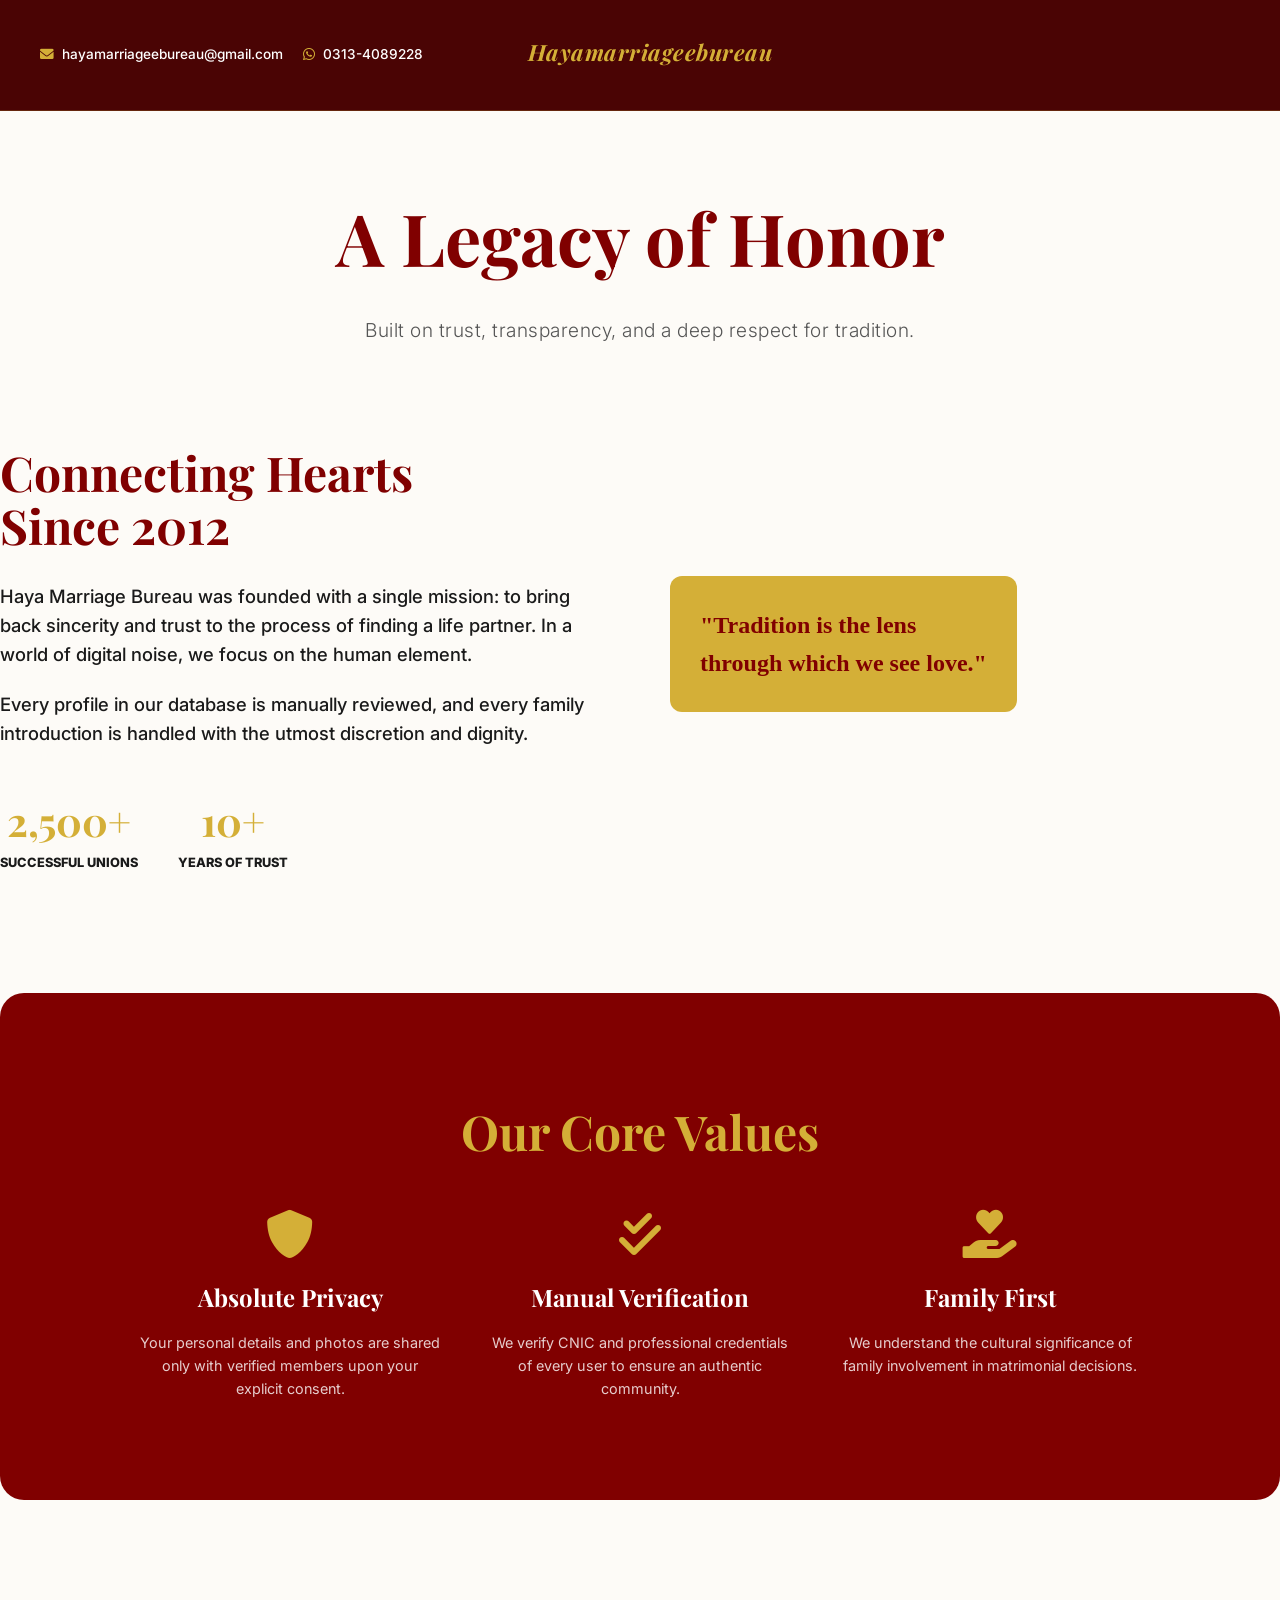
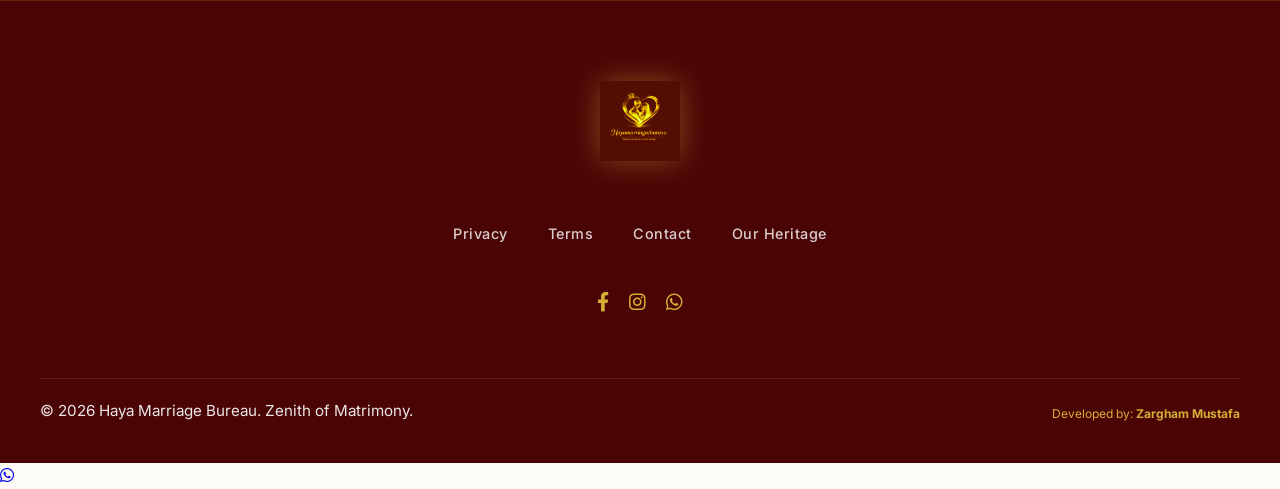
==== about.html @ 178b3633 "Add files via upload" ====
<!DOCTYPE html>
<html lang="en">
<head>
    <meta charset="UTF-8">
    <meta name="viewport" content="width=device-width, initial-scale=1.0">
    <title>Our Story | Haya Marriage Bureau</title>
    <link rel="stylesheet" href="styles/main.css">
    <link rel="stylesheet" href="https://cdnjs.cloudflare.com/ajax/libs/font-awesome/6.0.0/css/all.min.css">
</head>
<body class="page-fade">
    <header class="luxury-header">
        <div class="container header-inner">
            <!-- Left: Contact Details -->
            <div class="header-left">
                <a href="mailto:hayamarriageebureau@gmail.com"><i class="fas fa-envelope"></i> hayamarriageebureau@gmail.com</a>
                <a href="https://wa.me/923134089228"><i class="fab fa-whatsapp"></i> 0313-4089228</a>
            </div>

            <!-- Center: Script Logo Only -->
            <div class="header-center">
                <a href="index.html" style="text-decoration: none;">
                    <span class="logo-text-script">Hayamarriageebureau</span>
                </a>
            </div>

            <!-- Right: Navigation & Pill Button -->
            <div class="header-right">
                <button class="mobile-toggle" aria-label="Open Menu">
                    <i class="fas fa-bars"></i>
                </button>
            </div>
        </div>
    </header>

    <!-- Mobile Nav Overlay -->
    <div class="mobile-nav-overlay">
        <i class="fas fa-times close-btn"></i>
        <a href="index.html">Home</a>
        <a href="profiles.html">Profiles</a>
        <a href="about.html" class="active">Our Story</a>
        <a href="packages.html">Membership</a>
        <a href="contact.html">Contact</a>
        <a href="register.html" style="color: var(--white); background: var(--accent); padding: 10px 20px; border-radius: 5px; text-align: center; margin-top: 20px;">Join the Elite</a>
    </div>

    <div class="container" style="padding: 180px 0 100px;">
        <div class="section-title animate">
            <h1 style="font-size: 4.5rem; color: var(--primary); margin-bottom: 20px;">A Legacy of Honor</h1>
            <p>Built on trust, transparency, and a deep respect for tradition.</p>
        </div>

        <div style="display: grid; grid-template-columns: 1fr 1fr; gap: 100px; align-items: center; margin-bottom: 120px;">
            <div class="animate">
                <h2 style="font-size: 3rem; color: var(--primary); margin-bottom: 30px; line-height: 1.1;">Connecting Hearts <br> Since 2012</h2>
                <p style="font-size: 1.15rem; color: var(--text-main); margin-bottom: 20px; font-weight: 500;">Haya Marriage Bureau was founded with a single mission: to bring back sincerity and trust to the process of finding a life partner. In a world of digital noise, we focus on the human element.</p>
                <p style="font-size: 1.15rem; color: var(--text-main); margin-bottom: 40px; font-weight: 500;">Every profile in our database is manually reviewed, and every family introduction is handled with the utmost discretion and dignity.</p>
                <div style="display: flex; gap: 40px;">
                    <div style="text-align: center;">
                        <h4 style="font-size: 2.5rem; color: var(--accent);">2,500+</h4>
                        <p style="font-size: 0.8rem; font-weight: 800; text-transform: uppercase;">Successful Unions</p>
                    </div>
                    <div style="text-align: center;">
                        <h4 style="font-size: 2.5rem; color: var(--accent);">10+</h4>
                        <p style="font-size: 0.8rem; font-weight: 800; text-transform: uppercase;">Years of Trust</p>
                    </div>
                </div>
            </div>
            <div class="animate">
                <div style="position: relative; padding: 20px;">
                    <img src="https://images.unsplash.com/photo-1511795409834-ef04bbd61622?auto=format&fit=crop&q=80&w=800" alt="Tradition" style="width: 100%; border-radius: var(--radius-lg); box-shadow: var(--shadow-deep);">
                    <div style="position: absolute; bottom: -20px; left: -20px; background: var(--accent); color: var(--primary); padding: 30px; border-radius: var(--radius-md); font-family: 'Cormorant Garamond', serif; font-size: 1.5rem; font-weight: 700;">"Tradition is the lens <br> through which we see love."</div>
                </div>
            </div>
        </div>

        <div class="animate" style="background: var(--primary); color: var(--white); padding: 100px; border-radius: var(--radius-lg); text-align: center;">
            <h2 style="font-size: 3rem; color: var(--accent); margin-bottom: 40px;">Our Core Values</h2>
            <div class="container" style="display: grid; grid-template-columns: repeat(3, 1fr); gap: 50px;">
                <div style="text-align: center;">
                    <i class="fas fa-shield-alt" style="font-size: 3rem; margin-bottom: 20px; color: var(--accent);"></i>
                    <h4 style="margin-bottom: 15px; font-size: 1.5rem;">Absolute Privacy</h4>
                    <p style="font-size: 0.9rem; opacity: 0.8;">Your personal details and photos are shared only with verified members upon your explicit consent.</p>
                </div>
                <div style="text-align: center;">
                    <i class="fas fa-check-double" style="font-size: 3rem; margin-bottom: 20px; color: var(--accent);"></i>
                    <h4 style="margin-bottom: 15px; font-size: 1.5rem;">Manual Verification</h4>
                    <p style="font-size: 0.9rem; opacity: 0.8;">We verify CNIC and professional credentials of every user to ensure an authentic community.</p>
                </div>
                <div style="text-align: center;">
                    <i class="fas fa-hand-holding-heart" style="font-size: 3rem; margin-bottom: 20px; color: var(--accent);"></i>
                    <h4 style="margin-bottom: 15px; font-size: 1.5rem;">Family First</h4>
                    <p style="font-size: 0.9rem; opacity: 0.8;">We understand the cultural significance of family involvement in matrimonial decisions.</p>
                </div>
            </div>
        </div>
    </div>

    <footer>
        <div class="container">
            <div class="footer-grid">
                <img src="images/official_logo.png" class="footer-logo-large" alt="Haya Bureau Logo">
                
                <ul class="footer-links">
                    <li><a href="about.html">Privacy</a></li>
                    <li><a href="about.html">Terms</a></li>
                    <li><a href="contact.html">Contact</a></li>
                    <li><a href="about.html">Our Heritage</a></li>
                </ul>

                <div class="footer-socials">
                    <a href="https://web.facebook.com/profile.php?id=61583555798844" target="_blank"><i class="fab fa-facebook-f"></i></a>
                    <a href="https://www.instagram.com/hayamarriageebureau?igsh=eXlzOGR5bGh1YTY3" target="_blank"><i class="fab fa-instagram"></i></a>
                    <a href="https://wa.me/923134089228" target="_blank"><i class="fab fa-whatsapp"></i></a>
                </div>
            </div>

            <div class="footer-bottom">
                <div class="copyright">
                    &copy; 2026 Haya Marriage Bureau. Zenith of Matrimony.
                </div>
                <div class="developer-signature" style="font-size: 12px; color: #D4AF37;">
                    Developed by: <a href="https://wa.me/923079661669" target="_blank" style="color: #D4AF37; text-decoration: none; font-weight: 700;">Zargham Mustafa</a>
                </div>
            </div>
        </div>
    </footer>
    <a href="https://wa.me/923134089228" class="whatsapp-float" target="_blank">
        <i class="fab fa-whatsapp"></i>
    </a>

    <script type="module" src="js/ui.js"></script>
</body>
</html>
---- styles/main.css ----
@import url('https://fonts.googleapis.com/css2?family=Playfair+Display:ital,wght@0,400;0,700;1,400;1,700&family=Inter:wght@300;400;500;600;700&display=swap');

:root {
    --primary: #800000; /* Professional Deep Maroon */
    --primary-dark: #600000;
    --accent: #D4AF37; /* Gold */
    --accent-light: #F2D480;
    --surface: #FDFBF7; /* Off-white / Cream */
    --text-main: #1A1A1A; /* Near Black */
    --text-muted: #555555;
    --white: #FFFFFF;
    --glass: rgba(255, 255, 255, 0.1);
    --glass-solid: rgba(128, 0, 0, 0.95);
    --shadow-soft: 0 10px 40px rgba(0,0,0,0.05);
    --shadow-premium: 0 20px 50px rgba(0,0,0,0.1);
    --radius-pill: 100px;
    --radius-lg: 24px;
    --radius-md: 12px;
    --transition: all 0.4s cubic-bezier(0.165, 0.84, 0.44, 1);
    --container-padding: 40px;
}

@media (max-width: 768px) {
    :root {
        --container-padding: 20px;
    }
}

* {
    margin: 0;
    padding: 0;
    box-sizing: border-box;
    -webkit-font-smoothing: antialiased;
}

html {
    scroll-behavior: smooth;
}

body {
    font-family: 'Inter', sans-serif;
    color: var(--text-main);
    background-color: var(--surface);
    line-height: 1.6;
    overflow-x: hidden;
}

h1, h2, h3, h4, .font-serif {
    font-family: 'Playfair Display', serif;
    font-weight: 700;
}

.container {
    max-width: 1400px;
    margin: 0 auto;
    padding: 0 var(--container-padding);
}

/* ============================================================
   CLASSIC LUXURY HEADER (Unified)
   ============================================================ */
.luxury-header {
    background: #4A0404; /* Deep Classic Maroon */
    position: fixed;
    top: 0;
    left: 0;
    width: 100%;
    z-index: 2000;
    transition: all 0.5s cubic-bezier(0.4, 0, 0.2, 1);
    border-bottom: 1px solid rgba(212, 175, 55, 0.2); /* Subtle Gold Accent Border */
    padding: 25px 0; /* Breathable - Not stuffed */
}

.luxury-header.scrolled {
    padding: 15px 0;
    background: rgba(74, 4, 4, 0.98);
    box-shadow: 0 10px 40px rgba(0,0,0,0.4);
}

.header-inner {
    display: flex;
    justify-content: space-between;
    align-items: center; /* Strict Single-Line Alignment */
    min-height: 60px;
    width: 100%;
    padding-right: 20px; /* Ensure button isn't cut off */
}

/* Column 1: Contact Info (Far Left) */
.header-left {
    display: flex;
    align-items: center;
    gap: 20px; /* Precise gap for contact info */
    flex: 1; /* Fixed symmetrical third */
}

.header-left a {
    color: var(--white);
    text-decoration: none;
    font-size: 0.85rem;
    font-weight: 500;
    display: flex;
    align-items: center;
    gap: 8px;
    transition: var(--transition);
}

.header-left a i {
    color: var(--accent);
}

.header-left a:hover {
    color: var(--accent);
}

/* Column 2: Integrated Logo Unit (Center) */
.header-center {
    display: flex;
    align-items: center;
    justify-content: center;
    text-align: center;
    flex: 1; /* Center column takes equal space for symmetry */
}

/* Logo heart emblem removed per user request */
.logo-heart {
    display: none;
}

.logo-text-script {
    font-family: 'Playfair Display', serif;
    font-style: italic;
    color: var(--accent);
    font-size: 1.4rem; /* Balanced size for center */
    font-weight: 700;
    line-height: 1;
    letter-spacing: 0.5px;
    white-space: nowrap;
}

/* Column 3: Navigation & CTA (Far Right) */
.header-right {
    display: flex;
    align-items: center;
    justify-content: flex-end;
    gap: 30px;
    flex: 1; /* Match left column for symmetry */
}

/* --- Mobile Menu Toggle --- */
.mobile-toggle {
    display: none;
    font-size: 1.5rem;
    color: var(--accent);
    cursor: pointer;
    background: none;
    border: none;
    padding: 10px;
    margin-left: 15px;
}

@media (max-width: 1024px) {
    .header-left, .header-right .nav-links {
        display: none;
    }

    .mobile-toggle {
        display: block;
    }

    .header-inner {
        padding-right: 10px;
    }
}

.mobile-nav-overlay {
    position: fixed;
    top: 0;
    right: -100%;
    width: 80%;
    height: 100vh;
    background: #4A0404;
    z-index: 3000;
    display: flex;
    flex-direction: column;
    padding: 80px 40px;
    gap: 30px;
    transition: var(--transition);
    box-shadow: -10px 0 50px rgba(0,0,0,0.5);
}

.mobile-nav-overlay.active {
    right: 0;
}

.mobile-nav-overlay a {
    color: var(--accent);
    text-decoration: none;
    font-size: 1.2rem;
    font-weight: 700;
    border-bottom: 1px solid rgba(212, 175, 55, 0.1);
    padding-bottom: 10px;
}

.mobile-nav-overlay .close-btn {
    position: absolute;
    top: 25px;
    right: 25px;
    color: var(--white);
    font-size: 2rem;
    cursor: pointer;
}

.nav-links {
    display: flex;
    align-items: center;
    gap: 30px; /* Strict Menu Gap */
    list-style: none;
    margin: 0;
    padding: 0;
}

.nav-link {
    color: var(--accent) !important; /* Force Gold Links site-wide */
    text-decoration: none;
    font-size: 0.95rem;
    font-weight: 600;
    transition: all 0.3s ease;
    white-space: nowrap; /* Fix "Our Story" break */
    padding-bottom: 5px;
    position: relative;
}

.nav-link:hover, .nav-link.active {
    color: var(--white) !important;
    text-shadow: 0 0 10px rgba(212, 175, 55, 0.5);
}

.nav-link.active::after {
    content: '';
    position: absolute;
    bottom: 0;
    left: 0;
    width: 100%;
    height: 1px; /* Fine gold underline */
    background: var(--accent);
}

.btn-join-elite {
    background: linear-gradient(135deg, var(--accent), var(--accent-light));
    color: #4A0404 !important;
    padding: 10px 25px; /* Balanced Pill shape */
    border-radius: 50px;
    font-weight: 800;
    text-decoration: none;
    font-size: 0.8rem; /* Aligns with nav links baseline */
    text-transform: uppercase;
    letter-spacing: 1px;
    box-shadow: 0 4px 15px rgba(212, 175, 55, 0.3);
    transition: all 0.3s ease;
    display: inline-flex;
    align-items: center;
    justify-content: center;
    white-space: nowrap;
}

.btn-join-elite:hover {
    transform: translateY(-3px);
    box-shadow: 0 8px 25px rgba(212, 175, 55, 0.5);
}

/* States Override for transparency */
header.nav-transparent .nav-link,
header.nav-transparent.scrolled .nav-link {
    color: var(--accent) !important;
}

.btn-minimal {
    padding: 14px 35px;
    border-radius: 100px;
    font-weight: 600;
    text-decoration: none;
    transition: var(--transition);
    display: inline-block;
    border: none;
}

.btn-primary {
    background: linear-gradient(135deg, #D4AF37, #F2D480, #D4AF37);
    background-size: 200% auto;
    color: var(--primary) !important;
    font-family: 'Playfair Display', serif;
    border: none;
    box-shadow: 0 10px 20px rgba(212, 175, 55, 0.4);
}

.btn-primary:hover {
    background-position: right center;
    transform: translateY(-3px);
    box-shadow: 0 15px 35px rgba(212, 175, 55, 0.6), 0 0 20px rgba(212, 175, 55, 0.4);
    filter: brightness(1.1);
}

/* Modern Hero with Luxury treatment */
.hero {
    height: 100vh;
    background-color: #4A0404; /* Elite Maroon Base */
    /* Reduced gradient opacity to un-blur/reveal the magnificent background */
    background-image: linear-gradient(rgba(74, 4, 4, 0.25), rgba(0, 0, 0, 0.1)), url('../images/hero_elite_couple.png');
    background-size: cover;
    background-position: center top;
    background-repeat: no-repeat;
    display: flex;
    align-items: center;
    position: relative;
    overflow: hidden;
}

.hero-content {
    position: relative;
    z-index: 10;
    text-align: center;
    max-width: 1000px;
    color: var(--white);
    padding: 0 20px;
    margin-bottom: 100px;
    margin-top: 50px;
}

.hero h1 {
    font-size: 4.5rem;
    font-family: 'Playfair Display', serif;
    font-weight: 700;
    line-height: 1.1;
    margin-bottom: 25px;
    color: var(--accent); /* Change to Gold */
    text-shadow: 2px 2px 8px rgba(0,0,0,0.8); /* Stronger shadow for legibility */
}

.hero p {
    font-size: 1.4rem;
    font-family: 'Inter', sans-serif;
    font-weight: 400;
    margin-bottom: 0;
    color: #FFFDF5;
    opacity: 1;
    letter-spacing: 0.5px;
    text-shadow: 1px 1px 3px rgba(0, 0, 0, 0.5);
}


/* Floating Glassmorphic Search Overlapping Hero */
.search-container {
    position: relative;
    width: 100%;
    display: flex;
    justify-content: center;
    z-index: 30;
    margin-top: -80px;
}

.search-panel {
    background: var(--white);
    padding: 20px 30px;
    border-radius: var(--radius-pill);
    box-shadow: var(--shadow-premium);
    display: grid;
    grid-template-columns: repeat(6, 1fr);
    gap: 15px;
    align-items: flex-end;
    width: 95%;
    max-width: 1250px;
}

.search-field {
    min-width: 0; /* Allow shrinking */
}

@media (max-width: 1100px) {
    .search-panel {
        grid-template-columns: repeat(3, 1fr);
        border-radius: var(--radius-lg);
    }
}

@media (max-width: 768px) {
    .search-panel {
        grid-template-columns: 1fr;
        gap: 20px;
    }
}

.search-field {
    display: flex;
    flex-direction: column;
    gap: 8px;
    width: 100%;
}

.search-field label {
    font-size: 0.8rem;
    font-weight: 600;
    color: var(--primary);
    text-transform: uppercase;
    letter-spacing: 1px;
    margin-bottom: 0px;
}

.search-field select {
    width: 100%;
    padding: 12px 20px;
    border-radius: 50px;
    border: 1px solid rgba(0, 0, 0, 0.1);
    background: #F9F9F9;
    color: var(--text-main);
    font-family: inherit;
    font-weight: 600;
    font-size: 0.95rem;
    cursor: pointer;
    transition: var(--transition);
    appearance: none;
    background-image: url("data:image/svg+xml,%3Csvg xmlns='http://www.w3.org/2000/svg' width='24' height='24' viewBox='0 0 24 24' fill='none' stroke='%234A0404' stroke-width='2' stroke-linecap='round' stroke-linejoin='round'%3E%3Cpolyline points='6 9 12 15 18 9'%3E%3C/polyline%3E%3C/svg%3E");
    background-repeat: no-repeat;
    background-position: right 15px center;
    background-size: 14px;
}

#mainSearchBtn {
    background: var(--primary);
    color: var(--accent) !important;
    border-radius: 50px;
    padding: 0 40px;
    height: 55px;
    font-weight: 800;
    box-shadow: 0 10px 20px rgba(42, 2, 2, 0.2);
    display: flex;
    align-items: center;
    justify-content: center;
    transition: all 0.3s cubic-bezier(0.175, 0.885, 0.32, 1.275);
    cursor: pointer;
    border: none;
    text-align: center;
}

#mainSearchBtn:hover {
    transform: translateY(-3px) scale(1.02);
    box-shadow: 0 0 20px 5px rgba(212, 175, 55, 0.7), 0 15px 30px rgba(212, 175, 55, 0.4);
    background: var(--primary-dark);
    color: #fff !important; /* Slight variation on hover for feedback */
}

#mainSearchBtn:active {
    transform: translateY(-1px);
}

#mainSearchBtn.btn-loading {
    opacity: 0.8;
    pointer-events: none;
}

.search-field select:focus {
    outline: none;
    border-color: var(--accent);
    background: #fff;
}

/* Custom scrollbar for long dropdowns */
select {
    scrollbar-width: thin;
    scrollbar-color: var(--accent) transparent;
}

select::-webkit-scrollbar {
    width: 6px;
}

select::-webkit-scrollbar-thumb {
    background-color: var(--accent);
    border-radius: 10px;
}

.search-field {
    min-width: 120px;
}

/* --- Profile Grid (Responsive Rewrite) --- */
.profile-grid {
    display: grid;
    grid-template-columns: repeat(4, 1fr) !important;
    gap: 25px;
    width: 100%;
    padding: 60px 0;
}

@media (max-width: 1100px) {
    .profile-grid {
        grid-template-columns: repeat(2, 1fr) !important;
    }
}

/* --- Profile Grid (Responsive Rewrite) --- */
.profile-grid {
    display: grid;
    grid-template-columns: repeat(4, 1fr) !important;
    gap: 25px;
    width: 100%;
    padding: 60px 0;
}

@media (max-width: 1100px) {
    .profile-grid {
        grid-template-columns: repeat(2, 1fr) !important;
    }
}

@media (max-width: 600px) {
    .profile-grid {
        grid-template-columns: 1fr !important;
    }
}

/* Luxury Profile Card - Elite Branding Refinement */
.profile-card {
    background: var(--primary); /* Royal Maroon Background */
    border-radius: var(--radius-lg);
    padding: 40px 30px;
    position: relative;
    transition: var(--transition);
    box-shadow: 0 10px 30px rgba(0, 0, 0, 0.3);
    display: flex;
    flex-direction: column;
    align-items: center;
    text-align: center;
    border: 1px solid var(--accent); /* Gold Border */
    overflow: visible;
}

.profile-card:hover {
    transform: translateY(-12px);
    border-color: var(--accent);
    box-shadow: var(--shadow-premium);
}

.profile-img-container {
    width: 140px;
    height: 140px;
    border-radius: 50%;
    border: 4px solid var(--accent); /* Premium Gold Border (Circular) */
    overflow: hidden;
    margin-bottom: 25px;
    position: relative;
    box-shadow: 0 8px 25px rgba(0,0,0,0.4);
    background: var(--white); /* Ensure placeholder looks clean */
}

.profile-img-container img {
    width: 100%;
    height: 100%;
    object-fit: cover;
    transition: var(--transition);
}

.profile-card:hover .profile-img-container img {
    transform: scale(1.1);
}

.profile-card h3 {
    font-size: 1.6rem;
    color: var(--accent) !important; /* Gold text for names */
    margin-bottom: 5px;
    font-family: 'Playfair Display', serif;
    font-weight: 700;
}

.profile-badge {
    position: absolute;
    top: -15px;
    right: 20px;
    background: linear-gradient(135deg, var(--accent), #F2D481);
    color: var(--primary);
    padding: 6px 15px;
    border-radius: var(--radius-pill);
    font-size: 0.75rem;
    font-weight: 800;
    text-transform: uppercase;
    letter-spacing: 1px;
    box-shadow: 0 4px 15px rgba(212, 175, 55, 0.3);
    z-index: 10;
}

/* Empty State / No Results */
.no-matches-found {
    text-align: center;
    padding: 100px 40px;
    background: var(--white);
    border-radius: var(--radius-lg);
    box-shadow: var(--shadow-soft);
    border: 1px solid rgba(212, 175, 55, 0.1);
    max-width: 800px;
    margin: 40px auto;
}

/* Privacy Masking Styles */
.profile-img-masked img {
    filter: blur(12px);
    transition: var(--transition);
}

.mask-overlay {
    position: absolute;
    top: 0;
    left: 0;
    width: 100%;
    height: 100%;
    background: rgba(74, 4, 4, 0.4);
    display: flex;
    flex-direction: column;
    align-items: center;
    justify-content: center;
    color: var(--accent);
    z-index: 5;
}

.mask-overlay i {
    font-size: 2rem;
    margin-bottom: 5px;
}

.mask-overlay p {
    font-size: 0.8rem;
    font-weight: 700;
    text-transform: uppercase;
    letter-spacing: 1px;
}

.card-footer {
    margin-top: 15px;
    padding-top: 15px;
    border-top: 1px solid rgba(0,0,0,0.05);
    display: flex;
    flex-direction: column;
    gap: 10px;
}

.contact-preview {
    font-size: 0.85rem;
    color: var(--primary);
    font-weight: 600;
}

.card-meta li {
    font-size: 0.95rem;
    color: var(--text-muted);
    margin-bottom: 8px;
    display: flex;
    align-items: center;
    justify-content: center;
    gap: 8px;
}

.card-meta li i {
    color: var(--accent);
    font-size: 0.85rem;
    width: 20px;
}

.completion-bar {
    width: 100%;
    height: 6px;
    background: #EEEEEE;
    border-radius: 10px;
    margin-bottom: 20px;
    overflow: hidden;
}

.completion-fill {
    height: 100%;
    background: var(--accent);
}

.btn-card {
    width: 100%;
    padding: 12px;
    background: var(--primary);
    color: var(--white) !important;
    text-align: center;
    text-decoration: none;
    font-weight: 600;
    border-radius: var(--radius-md);
    transition: var(--transition);
}

.btn-card:hover {
    background: var(--primary-dark);
    transform: scale(1.02);
}

/* Page Transitions */
.page-fade {
    animation: pageFadeIn 0.8s ease-out forwards;
}

.page-fade-out {
    animation: pageFadeOut 0.5s ease-in forwards !important;
}

@keyframes pageFadeIn {
    from { opacity: 0; transform: translateY(10px); }
    to { opacity: 1; transform: translateY(0); }
}

@keyframes pageFadeOut {
    from { opacity: 1; transform: translateY(0); }
    to { opacity: 0; transform: translateY(-10px); }
}

/* Minimalist Sections */
.section-title {
    text-align: center;
    margin-bottom: 100px;
}

.section-title h2 {
    font-size: 4rem;
    color: var(--primary);
    margin-bottom: 20px;
    font-family: 'Playfair Display', serif;
}

.section-title p {
    font-size: 1.2rem;
    color: var(--text-muted);
    font-weight: 300;
    letter-spacing: 0.5px;
}

/* Trust Badges Bar */
.trust-bar {
    background: var(--white);
    padding: 50px 0;
    border: none;
}

.trust-flex {
    display: flex;
    justify-content: space-around;
    align-items: center;
    text-align: center;
}

.trust-item i {
    color: var(--accent);
    font-size: 2.2rem;
    margin-bottom: 15px;
    display: block;
}

.trust-item span {
    font-weight: 600;
    font-size: 1rem;
    text-transform: uppercase;
    letter-spacing: 2px;
    color: var(--primary);
    font-family: 'Playfair Display', serif;
}

/* --- Success Stories Grid (Tighter & Sleeker) --- */
.success-stories-premium {
    padding: 100px 0;
    background-color: var(--surface);
}

.stories-grid {
    display: grid;
    grid-template-columns: repeat(5, 1fr); /* 5 Columns for Desktop */
    gap: 20px;
    margin-top: 50px;
}

@media (max-width: 1400px) {
    .stories-grid {
        grid-template-columns: repeat(4, 1fr);
    }
}

@media (max-width: 1100px) {
    .stories-grid {
        grid-template-columns: repeat(3, 1fr);
    }
}

@media (max-width: 768px) {
    .stories-grid {
        grid-template-columns: repeat(2, 1fr); /* 2 Columns on Mobile */
        gap: 15px;
    }
}

.story-card {
    background-color: #FFFDF5; /* Champagne */
    border: 1px solid #D4AF37; /* Gold */
    border-radius: 12px;
    padding: 20px 15px; /* Compact Padding */
    box-shadow: 0 8px 25px rgba(0,0,0,0.04);
    display: flex;
    flex-direction: column;
    align-items: center;
    text-align: center;
    transition: var(--transition);
    max-width: 280px; /* Max-width for sleekness */
    height: 320px; /* Fixed Equal Height for alignment */
    margin: 0 auto;
    width: 100%;
}

.story-card:hover {
    transform: translateY(-5px);
    box-shadow: 0 12px 35px rgba(0,0,0,0.08);
}

.story-icon {
    font-size: 20px; /* Smaller Icon */
    color: #D4AF37; /* Gold */
    margin-bottom: 15px;
}

.story-card h3 {
    font-family: 'Playfair Display', serif;
    color: #800000; /* Deep Maroon */
    font-weight: 700;
    font-size: 1.1rem; /* Compact Heading */
    margin-bottom: 10px;
    line-height: 1.3;
}

.story-text {
    color: #444444; /* Charcoal Grey */
    font-size: 0.9rem; /* Compact Text */
    line-height: 1.6;
    margin-bottom: 15px;
    overflow: hidden;
    display: -webkit-box;
    -webkit-line-clamp: 4; /* Keep it short */
    -webkit-box-orient: vertical;
    line-clamp: 4; /* Standard property for compatibility */
}

.story-location {
    font-size: 0.75rem; /* Subtle Location */
    color: var(--text-muted);
    font-style: italic;
    margin-top: auto;
}

.gold-ornament {
    display: flex;
    align-items: center;
    justify-content: center;
    gap: 15px;
    margin: 20px 0;
}

.gold-ornament span {
    height: 1px;
    width: 50px;
    background: #D4AF37;
    opacity: 0.5;
}

.gold-ornament i {
    color: #D4AF37;
    font-size: 0.9rem;
}

/* How It Works */
.steps-grid {
    display: grid;
    grid-template-columns: repeat(3, 1fr);
    gap: 40px;
}

.step-item {
    text-align: center;
    padding: 30px;
}

.step-icon {
    width: 80px;
    height: 80px;
    background: var(--surface);
    color: var(--accent);
    border-radius: 50%;
    display: flex;
    align-items: center;
    justify-content: center;
    font-size: 1.8rem;
    margin: 0 auto 25px;
    transition: var(--transition);
    border: 1px solid rgba(212, 175, 55, 0.2);
}

.step-item:hover .step-icon {
    background: var(--accent);
    color: var(--white);
    transform: scale(1.1);
}

.step-item h3 {
    font-size: 1.5rem;
    color: var(--primary);
    margin-bottom: 15px;
}

.step-item p {
    color: var(--text-muted);
    font-size: 1rem;
    line-height: 1.6;
}

/* ============================================================
   MINIMALIST LUXURY FOOTER
   ============================================================ */
footer {
    position: relative;
    background: #4A0404; /* Consistent Deep Maroon */
    padding: 80px 0 40px;
    color: var(--white);
    overflow: hidden;
    border-top: 1px solid rgba(212, 175, 55, 0.2);
}

.footer-grid {
    display: flex;
    flex-direction: column;
    align-items: center;
    text-align: center;
    gap: 40px;
    margin-bottom: 60px;
}

.footer-logo-large {
    height: 80px; /* Exact Elegant Scale */
    width: auto;
    object-fit: contain;
    mix-blend-mode: screen;
    filter: invert(1) sepia(1) saturate(5) hue-rotate(10deg) drop-shadow(0 0 15px rgba(212, 175, 55, 0.4));
    margin-bottom: 20px;
}

.footer-links {
    display: flex;
    gap: 45px;
    list-style: none;
    margin-bottom: 30px;
}

.footer-links a {
    color: var(--accent);
    text-decoration: none;
    font-weight: 600;
    font-size: 1rem;
    transition: var(--transition);
    letter-spacing: 0.5px;
}

.footer-links a:hover {
    color: var(--white);
    text-shadow: 0 0 10px rgba(212, 175, 55, 0.5);
}

.footer-socials {
    display: flex;
    gap: 25px;
}

.footer-socials a {
    color: var(--accent);
    font-size: 1.5rem;
    transition: var(--transition);
}

.footer-socials a:hover {
    color: var(--white);
    transform: translateY(-5px);
}

.footer-bottom {
    border-top: 1px solid rgba(212, 175, 55, 0.15);
    padding-top: 30px;
    display: flex;
    justify-content: space-between; /* Signature pins to right */
    align-items: flex-end;
}

.copyright {
    font-size: 0.85rem;
    opacity: 0.7;
    font-weight: 400;
}

.signature {
    text-align: right; /* Bottom-right alignment */
}

.footer-links {
    display: flex;
    gap: 40px;
    list-style: none;
    margin: 0;
}

.footer-links a {
    color: rgba(255,255,255,0.8);
    text-decoration: none;
    transition: var(--transition);
    font-size: 0.9rem;
    font-weight: 500;
}

.footer-links a:hover {
    color: var(--accent);
}

.footer-socials {
    display: flex;
    gap: 20px;
}

.footer-socials a {
    color: var(--accent);
    font-size: 1.2rem;
    transition: var(--transition);
}

.footer-socials a:hover {
    transform: translateY(-3px);
    color: var(--white);
}

.footer-bottom {
    border-top: 1px solid rgba(212, 175, 55, 0.15);
    padding-top: 20px;

/* Header Themes */
header.nav-transparent {
    background: transparent;
}

header.nav-solid, 
header.scrolled {
    background: var(--white);
    padding: 15px 0;
    box-shadow: var(--shadow-soft);
}

.header-inner {
    display: flex;
    justify-content: space-between;
    align-items: center;
}

/* Logo text based styling removed in favor of image branding */


nav ul {
    display: flex;
    gap: 3rem; /* Elite spacing */
    list-style: none;
    align-items: center;
}

.nav-link {
    text-decoration: none;
    font-size: 1.05rem; /* ~17px */
    font-weight: 600;
    transition: color 0.3s ease;
    padding-bottom: 5px;
    position: relative;
}

/* Initial Colors based on Theme */
header.nav-transparent .nav-link {
    color: rgba(255, 255, 255, 0.9);
}

header.nav-solid .nav-link,
header.scrolled .nav-link {
    color: var(--primary); /* Deep Maroon */
}

/* Hover & Active States */
.nav-link:hover,
.nav-link.active {
    color: var(--accent) !important; /* Gold */
}

.nav-link.active::after {
    content: '';
    position: absolute;
    bottom: 0;
    left: 0;
    width: 100%;
    height: 2px;
    background: var(--accent);
}
footer {
    position: relative;
    background: url('https://images.unsplash.com/photo-1583939003579-730e3918a45a?q=80&w=1974&auto=format&fit=crop') no-repeat center center;
    background-size: cover;
    padding: 60px 0 30px; /* Slimmer padding for compact look */
    color: var(--white);
    overflow: hidden;
}

footer::before {
    content: '';
    position: absolute;
    top: 0;
    left: 0;
    width: 100%;
    height: 100%;
    background: linear-gradient(rgba(74, 4, 4, 0.85), rgba(0, 0, 0, 0.7)); /* Deep Maroon to Dark Gradient */
    z-index: 1;
}

footer .container {
    position: relative;
    z-index: 2;
}

.footer-grid {
    display: flex;
    flex-direction: column;
    align-items: center;
    text-align: center;
    margin-bottom: 50px;
    gap: 40px;
}

.footer-logo {
    font-size: 2.5rem;
    font-weight: 700;
    color: var(--accent);
    text-decoration: none;
    font-family: 'Playfair Display', serif;
}

.footer-logo span {
    color: var(--white);
}

.footer-links {
    display: flex;
    gap: 3rem;
    list-style: none;
}

.footer-links a {
    color: var(--accent); /* Champagne Gold (#D4AF37) */
    text-decoration: none;
    font-weight: 600;
    font-size: 1.05rem;
    transition: var(--transition);
}

.footer-links a:hover {
    color: var(--accent);
}

.footer-socials {
    display: flex;
    gap: 25px;
}

.footer-socials a {
    color: var(--accent);
    font-size: 1.6rem;
    transition: var(--transition);
}

.footer-socials a:hover {
    color: var(--white);
    transform: translateY(-5px);
}

.footer-bottom {
    display: flex;
    flex-direction: row;
    align-items: center;
    justify-content: space-between;
    padding-top: 30px;
    border-top: 1px solid rgba(212, 175, 55, 0.3); /* Elegant Gold Divider */
}

.copyright {
    font-size: 0.95rem;
    opacity: 0.9;
    font-weight: 400;
}

.signature {
    text-align: center;
}

.signature-label {
    display: block;
    font-size: 0.65rem;
    text-transform: uppercase;
    letter-spacing: 2px;
    opacity: 0.4;
    margin-bottom: 2px;
}

.signature-name {
    font-family: 'Dancing Script', cursive;
    color: var(--accent);
    font-size: 2.8rem;
    font-weight: 700;
    letter-spacing: 1px;
    margin-top: 5px;
    display: block;
}
/* Success Stories Static Grid Layout implemented. Carousel code removed. */

/* Pricing Section - Luxury 3-Column Grid */
.pricing-section {
    padding: 80px 0;
}

.pricing-container {
    display: flex;
    justify-content: center;
    align-items: stretch;
    gap: 30px;
    margin-bottom: 80px;
}

.pricing-card {
    background: #FFFDF5; /* Light Cream */
    padding: 60px 40px;
    border-radius: 20px;
    box-shadow: 0 20px 50px rgba(0,0,0,0.03);
    border: 1px solid var(--accent); /* Gold */
    width: 30%;
    position: relative;
    transition: all 0.4s cubic-bezier(0.165, 0.84, 0.44, 1);
    display: flex;
    flex-direction: column;
    text-align: center;
}

.pricing-card:hover {
    transform: translateY(-10px);
    box-shadow: 0 30px 60px rgba(74, 4, 4, 0.08);
}

.pricing-card.featured {
    transform: scale(1.1); /* 10% Larger */
    z-index: 2;
    background: var(--white);
    box-shadow: 0 40px 90px rgba(212, 175, 55, 0.2);
    border-width: 2px;
}

.pricing-card.featured:hover {
    transform: scale(1.1) translateY(-5px);
}

.pricing-card h3 {
    font-size: 2.5rem;
    color: var(--primary);
    margin-bottom: 20px;
    font-family: 'Playfair Display', serif;
    font-weight: 800;
}

.pricing-card .price {
    font-size: 2.8rem;
    font-weight: 800;
    color: var(--accent);
    margin: 20px 0;
    line-height: 1;
}

.pricing-card ul {
    list-style: none;
    padding: 0;
    margin: 0 0 40px 0;
    text-align: left;
    flex-grow: 1;
}

.pricing-card ul li {
    font-size: 1rem;
    margin-bottom: 15px;
    display: flex;
    align-items: center;
    gap: 12px;
    color: var(--text-main);
    font-weight: 500;
}

.pricing-card .badge {
    position: absolute;
    top: -15px;
    left: 50%;
    transform: translateX(-50%);
    background: linear-gradient(135deg, var(--accent), #B8860B);
    color: var(--primary);
    padding: 8px 20px;
    border-radius: 100px;
    font-size: 0.7rem;
    font-weight: 800;
    text-transform: uppercase;
    box-shadow: 0 10px 20px rgba(212, 175, 55, 0.3);
}

.btn-gold {
    width: 100%;
    padding: 15px;
    background: linear-gradient(135deg, #D4AF37, #B8860B);
    color: var(--primary);
    border-radius: 8px;
    text-decoration: none;
    font-weight: 800;
    text-transform: uppercase;
    letter-spacing: 1px;
    transition: var(--transition);
}

.btn-gold:hover {
    transform: scale(1.02);
    box-shadow: 0 5px 15px rgba(212, 175, 55, 0.4);
}

/* VIP Banner */
.vip-matchmaking-banner {
    width: 100%;
    background: #FFFDF5;
    padding: 60px;
    border: 2px solid var(--primary);
    border-radius: 20px;
    text-align: center;
    margin-top: 50px;
    box-shadow: 0 15px 40px rgba(0,0,0,0.02);
}

.vip-matchmaking-banner h3 {
    font-size: 3rem;
    color: var(--primary);
    font-family: 'Playfair Display', serif;
    margin-bottom: 20px;
}

@media (max-width: 1100px) {
    .pricing-container {
        flex-direction: column;
        align-items: center;
        gap: 50px;
    }
    .plan-card {
        width: 80%;
    }
    .plan-card.gold-tier {
        transform: none;
    }
    .plan-card.gold-tier:hover {
        transform: translateY(-5px);
    }
}

.price-val span {
    font-size: 1rem;
    color: var(--text-muted);
    font-weight: 400;
}

.pricing-features {
    list-style: none;
    padding: 0;
    margin-bottom: 40px;
    flex: 1;
}

.pricing-features li {
    margin-bottom: 15px;
    font-size: 1rem;
    color: var(--text-muted);
    display: flex;
    align-items: center;
    gap: 12px;
}

.pricing-features li i {
    color: var(--accent);
}

/* Micro-animations */
@keyframes fadeInUp {
    from { opacity: 0; transform: translateY(30px); }
    to { opacity: 1; transform: translateY(0); }
}

.animate {
    animation: fadeInUp 1s ease forwards;
}

/* Floating WhatsApp */
.whatsapp-float {
    position: fixed;
    bottom: 30px;
    right: 30px;
    background: #25d366;
    color: white;
    width: 60px;
    height: 60px;
    border-radius: 50%;
    display: flex;
    align-items: center;
    justify-content: center;
    font-size: 2rem;
    box-shadow: 0 10px 25px rgba(37, 211, 102, 0.3), 0 0 15px rgba(212, 175, 55, 0.5); /* Added Gold glow */
    z-index: 2000; /* Priority visibility */
    text-decoration: none;
    transition: var(--transition);
    border: 2px solid var(--accent); /* Champagne Gold Border */
    animation: whatsappPulse 2s infinite;
}

.whatsapp-float:hover {
    transform: scale(1.1) rotate(10deg);
    box-shadow: 0 15px 35px rgba(37, 211, 102, 0.4), 0 0 25px rgba(212, 175, 55, 0.7);
}

@keyframes whatsappPulse {
    0% { box-shadow: 0 0 0 0 rgba(212, 175, 55, 0.4); }
    70% { box-shadow: 0 0 0 15px rgba(212, 175, 55, 0); }
    100% { box-shadow: 0 0 0 0 rgba(212, 175, 55, 0); }
}

@media (max-width: 1300px) {
    .search-panel { 
        width: 98%;
        padding: 20px;
        gap: 15px;
    }
    .search-field select { min-width: 140px; }
}

@media (max-width: 1100px) {
    .search-panel { 
        grid-template-columns: repeat(3, 1fr);
        margin-top: -50px;
        border-radius: 30px;
    }
}

@media (max-width: 992px) {
    .footer-grid {
        flex-direction: column;
        gap: 30px;
    }
    .footer-links {
        gap: 20px;
        flex-wrap: wrap;
        justify-content: center;
    }
}

@media (max-width: 768px) {
    .container { padding: 0 20px; }
    .hero h1 { font-size: 3rem; }
    .search-panel { 
        grid-template-columns: 1fr;
        margin-top: -30px;
        padding: 25px;
    }
    .trust-flex { flex-direction: column; gap: 30px; }
    .testimonials-grid { grid-template-columns: 1fr; }
    .whatsapp-float { bottom: 20px; right: 20px; width: 50px; height: 50px; font-size: 1.5rem; }
    .footer-bottom {
        flex-direction: column;
        gap: 20px;
        text-align: center;
    }
    .signature {
        text-align: center;
    }
}

/* ============================================================
   PREMIUM SUCCESS STORIES CAROUSEL
   ============================================================ */
.success-stories-premium {
    background: #FCF9F2;
    padding: 120px 0;
    position: relative;
    overflow: hidden;
}

.success-stories-premium::before {
    content: '';
    position: absolute;
    top: 0; left: 0; right: 0; bottom: 0;
    background: radial-gradient(ellipse at 20% 50%, rgba(212,175,55,0.04) 0%, transparent 60%),
                radial-gradient(ellipse at 80% 50%, rgba(74,4,4,0.03) 0%, transparent 60%);
    pointer-events: none;
}

/* Section eyebrow */
.section-eyebrow {
    display: inline-block;
    color: var(--accent);
    font-weight: 700;
    text-transform: uppercase;
    letter-spacing: 3px;
    font-size: 0.85rem;
    margin-bottom: 15px;
}

/* Gold ornament divider */
.gold-ornament {
    display: flex;
    align-items: center;
    justify-content: center;
    gap: 15px;
    margin: 20px auto 30px;
}

.gold-ornament span {
    display: block;
    width: 80px;
    height: 1px;
    background: linear-gradient(90deg, transparent, var(--accent), transparent);
}

.gold-ornament i {
    color: var(--accent);
    font-size: 1rem;
}

/* Carousel outer wrapper */
.ss-carousel-wrapper {
    position: relative;
    display: flex;
    align-items: center;
    gap: 0;
    margin: 0 -10px;
}

/* Scrollable track */
.ss-track {
    display: flex;
    gap: 28px;
    overflow-x: auto;
    scroll-snap-type: x mandatory;
    scroll-behavior: smooth;
    scrollbar-width: none;
    flex: 1;
    padding: 20px 10px 30px;
}

.ss-track::-webkit-scrollbar { display: none; }

/* Individual story card */
.ss-card {
    flex: 0 0 calc(33.333% - 19px);
    scroll-snap-align: start;
    background: #FCF9F2;
    border-radius: 20px;
    box-shadow: 0 8px 40px rgba(0,0,0,0.08), 0 2px 8px rgba(0,0,0,0.04);
    border: 1px solid rgba(212,175,55,0.2);
    border-left: 5px solid var(--accent);
    transition: transform 0.4s ease, box-shadow 0.4s ease;
    overflow: hidden;
}

.ss-card:hover {
    transform: translateY(-8px);
    box-shadow: 0 20px 60px rgba(74,4,4,0.12), 0 5px 20px rgba(212,175,55,0.15);
}

.ss-card-inner {
    padding: 40px 35px;
    display: flex;
    flex-direction: column;
    align-items: center;
    text-align: center;
    height: 100%;
}

/* Couple avatar row */
.ss-couple {
    display: flex;
    align-items: center;
    justify-content: center;
    gap: 16px;
    margin-bottom: 22px;
}

.ss-avatar {
    width: 70px;
    height: 70px;
    border-radius: 50%;
    display: flex;
    align-items: center;
    justify-content: center;
    font-size: 1.8rem;
    border: 3px solid var(--accent);
    transition: transform 0.3s ease;
    flex-shrink: 0;
}

.ss-card:hover .ss-avatar { transform: scale(1.08); }

.ss-bride {
    background: linear-gradient(135deg, #fff0f5, #fde8f0);
    color: #c2185b;
}

.ss-groom {
    background: linear-gradient(135deg, #f0f4ff, #e8eeff);
    color: var(--primary);
}

.ss-connector {
    color: var(--accent);
    font-size: 1.2rem;
    animation: heartbeat 1.5s ease-in-out infinite;
}

@keyframes heartbeat {
    0%, 100% { transform: scale(1); }
    50% { transform: scale(1.3); }
}

/* Nikah date */
.ss-date {
    font-family: 'Playfair Display', serif;
    font-style: italic;
    font-size: 0.9rem;
    color: var(--accent);
    font-weight: 600;
    letter-spacing: 0.5px;
    margin-bottom: 18px;
}

/* Quote text */
.ss-quote {
    font-family: 'Playfair Display', serif;
    font-style: italic;
    font-size: 1.05rem;
    color: var(--primary);
    line-height: 1.75;
    margin-bottom: 25px;
    flex: 1;
    quotes: none;
    border: none;
    padding: 0;
}

/* Names & location */
.ss-meta {
    width: 100%;
    border-top: 1px solid rgba(212,175,55,0.25);
    padding-top: 20px;
    display: flex;
    flex-direction: column;
    gap: 6px;
}

.ss-names {
    font-family: 'Playfair Display', serif;
    font-size: 1.2rem;
    font-weight: 700;
    color: var(--primary);
}

.ss-location {
    font-size: 0.8rem;
    color: var(--text-muted);
    text-transform: uppercase;
    letter-spacing: 1.5px;
    font-weight: 500;
}

.ss-location i {
    color: var(--accent);
    margin-right: 4px;
}

/* Navigation buttons */
.ss-nav-btn {
    width: 52px;
    height: 52px;
    border-radius: 50%;
    background: var(--white);
    border: 2px solid var(--accent);
    color: var(--primary);
    display: flex;
    align-items: center;
    justify-content: center;
    cursor: pointer;
    transition: all 0.3s ease;
    flex-shrink: 0;
    font-size: 1rem;
    box-shadow: 0 4px 15px rgba(212,175,55,0.2);
    z-index: 5;
}

.ss-nav-btn:hover {
    background: var(--accent);
    color: var(--primary);
    transform: scale(1.1);
    box-shadow: 0 8px 25px rgba(212,175,55,0.4);
}

/* Dot indicators */
.ss-dots {
    display: flex;
    justify-content: center;
    gap: 10px;
    margin-top: 30px;
}

.ss-dot {
    width: 10px;
    height: 10px;
    border-radius: 50%;
    background: rgba(212,175,55,0.3);
    cursor: pointer;
    transition: all 0.3s ease;
    border: none;
    padding: 0;
}

.ss-dot.active {
    background: var(--accent);
    transform: scale(1.3);
}

/* ============================================================
   ELITE DISCOVERIES — Enhanced Card Glow
   ============================================================ */
.profile-card {
    border: 1.5px solid rgba(212,175,55,0.18) !important;
}

.profile-card:hover {
    border-color: rgba(212,175,55,0.5) !important;
    box-shadow: 0 20px 60px rgba(74,4,4,0.12), 0 0 0 1px rgba(212,175,55,0.2) !important;
}
/* Signature Styling Verification */
.signature-name {
    color: var(--accent) !important; /* Ensure Zargham Mustafa signature is Gold */
}
}
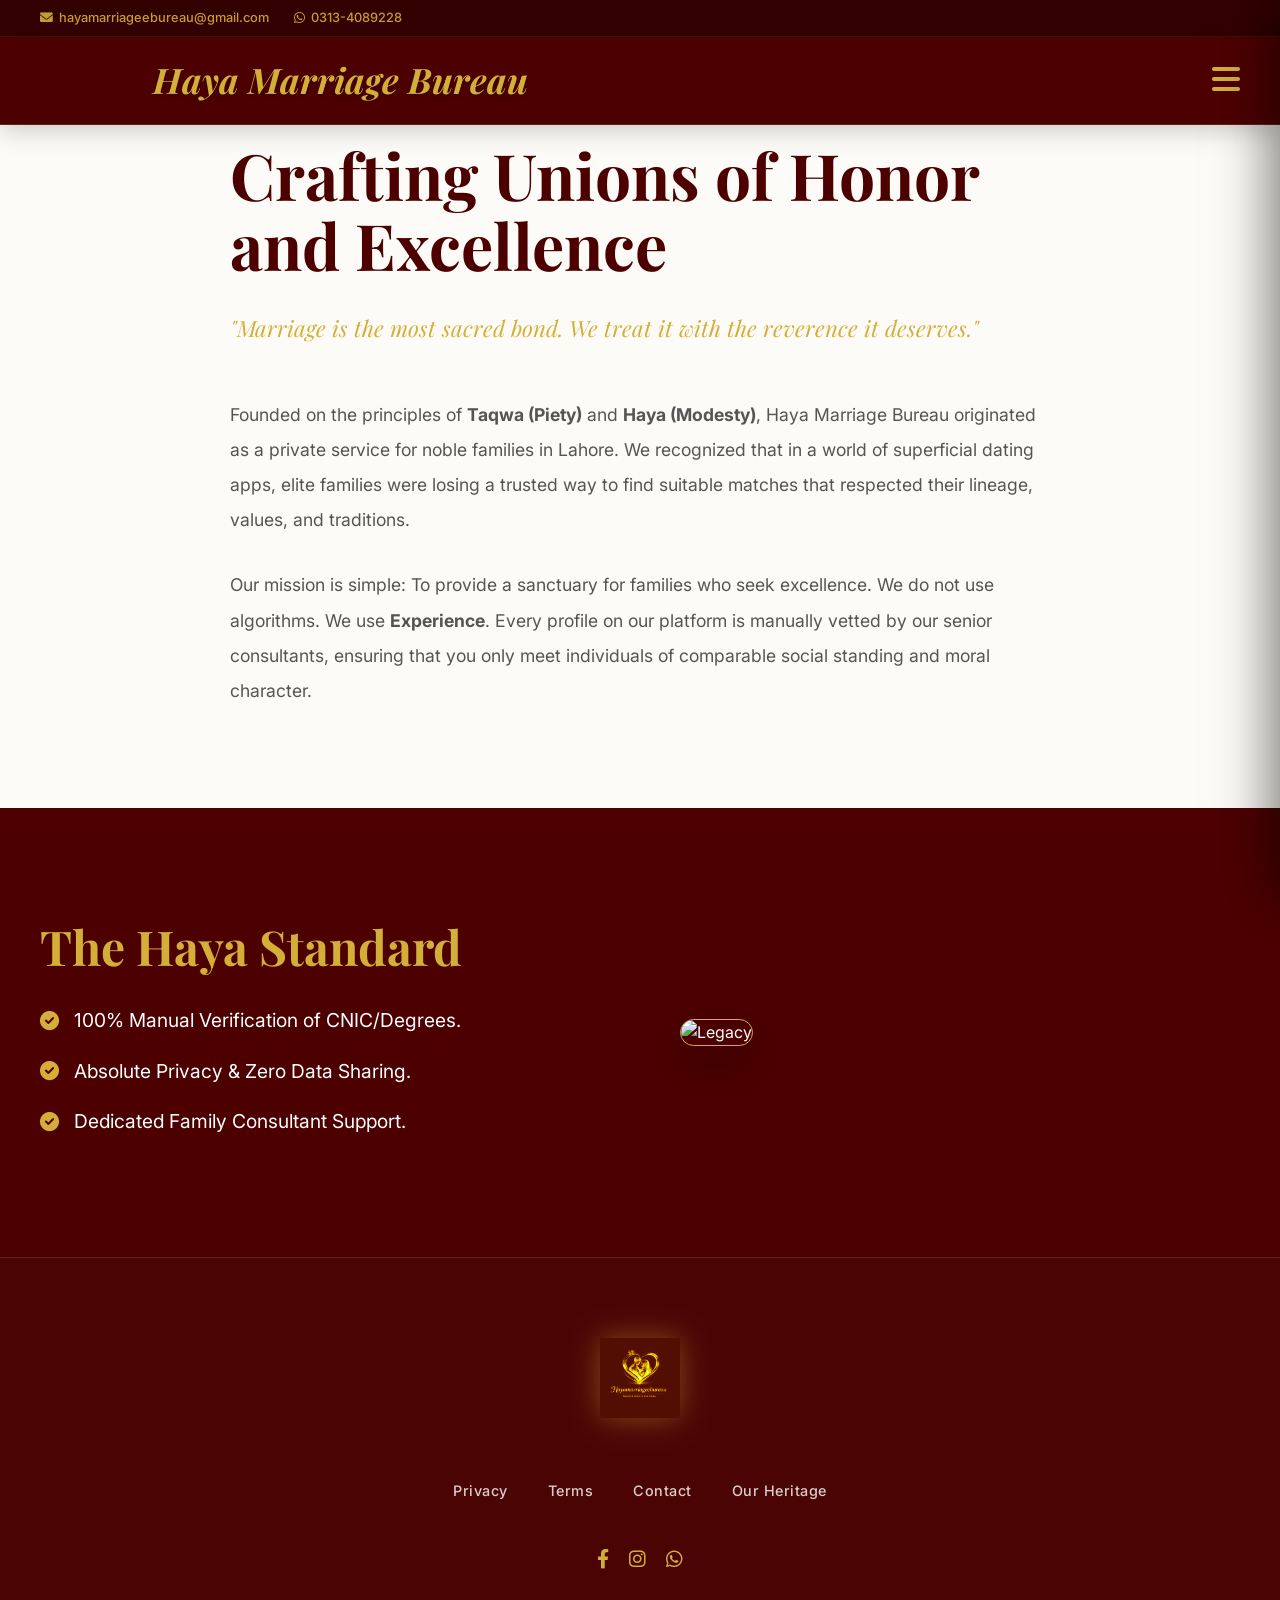
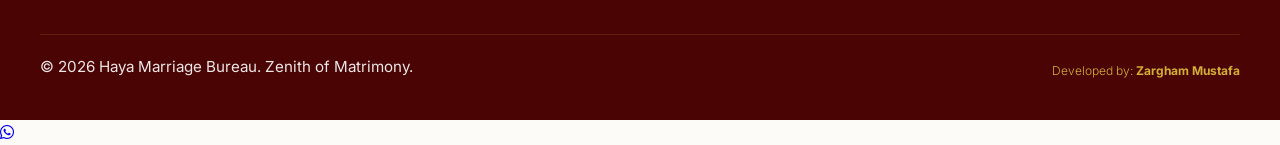
==== commit 4d4fa988: "System-wide UI and Search Logic Fixes" ====
--- a/about.html
+++ b/about.html
@@ -1,4 +1,4 @@
-<!DOCTYPE html>
+﻿<!DOCTYPE html>
 <html lang="en">
 <head>
     <meta charset="UTF-8">
@@ -8,92 +8,89 @@
     <link rel="stylesheet" href="https://cdnjs.cloudflare.com/ajax/libs/font-awesome/6.0.0/css/all.min.css">
 </head>
 <body class="page-fade">
-    <header class="luxury-header">
-        <div class="container header-inner">
-            <!-- Left: Contact Details -->
-            <div class="header-left">
+    <div class="header-wrapper">
+        <!-- Thin Top Bar for Contact info -->
+        <div class="top-bar">
+            <div class="container">
                 <a href="mailto:hayamarriageebureau@gmail.com"><i class="fas fa-envelope"></i> hayamarriageebureau@gmail.com</a>
                 <a href="https://wa.me/923134089228"><i class="fab fa-whatsapp"></i> 0313-4089228</a>
             </div>
+        </div>
 
-            <!-- Center: Script Logo Only -->
-            <div class="header-center">
-                <a href="index.html" style="text-decoration: none;">
-                    <span class="logo-text-script">Hayamarriageebureau</span>
-                </a>
+        <!-- Main Logo & Navigation Header -->
+        <header class="luxury-header">
+            <div class="container header-inner">
+                <div class="header-center">
+                    <a href="index.html" style="text-decoration: none;">
+                        <span class="logo-text-script">Haya Marriage Bureau</span>
+                    </a>
+                </div>
+                <div class="header-right">
+                    <button class="mobile-toggle" aria-label="Open Menu" onclick="if(window.openMenu) window.openMenu();">
+                        <i class="fas fa-bars"></i>
+                    </button>
+                </div>
             </div>
-
-            <!-- Right: Navigation & Pill Button -->
-            <div class="header-right">
-                <button class="mobile-toggle" aria-label="Open Menu">
-                    <i class="fas fa-bars"></i>
-                </button>
-            </div>
-        </div>
-    </header>
-
-    <!-- Mobile Nav Overlay -->
-    <div class="mobile-nav-overlay">
-        <i class="fas fa-times close-btn"></i>
-        <a href="index.html">Home</a>
-        <a href="profiles.html">Profiles</a>
-        <a href="about.html" class="active">Our Story</a>
-        <a href="packages.html">Membership</a>
-        <a href="contact.html">Contact</a>
-        <a href="register.html" style="color: var(--white); background: var(--accent); padding: 10px 20px; border-radius: 5px; text-align: center; margin-top: 20px;">Join the Elite</a>
+        </header>
     </div>
 
-    <div class="container" style="padding: 180px 0 100px;">
-        <div class="section-title animate">
-            <h1 style="font-size: 4.5rem; color: var(--primary); margin-bottom: 20px;">A Legacy of Honor</h1>
-            <p>Built on trust, transparency, and a deep respect for tradition.</p>
+    <div class="mobile-nav-backdrop"></div>
+    <div class="mobile-nav-overlay">
+        <i class="fas fa-times close-btn" onclick="if(window.closeMenu) window.closeMenu();"></i>
+        <div class="mobile-nav-links">
+            <a href="index.html">Home</a>
+            <a href="profiles.html">Profiles</a>
+            <a href="about.html">Our Story</a>
+            <a href="packages.html">Membership</a>
+            <a href="contact.html">Contact</a>
+            <a href="register.html" class="btn-join-elite btn-mobile-join">Join the Elite</a>
         </div>
+        <div class="mobile-nav-signature">
+            Developed by: <a href="https://wa.me/923079661669" target="_blank">Zargham Mustafa</a>
+        </div>
+    </div>
 
-        <div style="display: grid; grid-template-columns: 1fr 1fr; gap: 100px; align-items: center; margin-bottom: 120px;">
+    <main style="padding-top: 140px; background: var(--surface); color: var(--text-main);">
+        <section class="container" style="max-width: 900px; margin-bottom: 100px;">
             <div class="animate">
-                <h2 style="font-size: 3rem; color: var(--primary); margin-bottom: 30px; line-height: 1.1;">Connecting Hearts <br> Since 2012</h2>
-                <p style="font-size: 1.15rem; color: var(--text-main); margin-bottom: 20px; font-weight: 500;">Haya Marriage Bureau was founded with a single mission: to bring back sincerity and trust to the process of finding a life partner. In a world of digital noise, we focus on the human element.</p>
-                <p style="font-size: 1.15rem; color: var(--text-main); margin-bottom: 40px; font-weight: 500;">Every profile in our database is manually reviewed, and every family introduction is handled with the utmost discretion and dignity.</p>
-                <div style="display: flex; gap: 40px;">
-                    <div style="text-align: center;">
-                        <h4 style="font-size: 2.5rem; color: var(--accent);">2,500+</h4>
-                        <p style="font-size: 0.8rem; font-weight: 800; text-transform: uppercase;">Successful Unions</p>
-                    </div>
-                    <div style="text-align: center;">
-                        <h4 style="font-size: 2.5rem; color: var(--accent);">10+</h4>
-                        <p style="font-size: 0.8rem; font-weight: 800; text-transform: uppercase;">Years of Trust</p>
-                    </div>
+                <h1 style="font-size: 4rem; color: var(--primary); margin-bottom: 30px; line-height: 1.1;">Crafting Unions of Honor and Excellence</h1>
+                <p style="font-size: 1.4rem; color: var(--accent); margin-bottom: 50px; font-weight: 300; font-family: 'Playfair Display', serif; font-style: italic;">
+                    "Marriage is the most sacred bond. We treat it with the reverence it deserves."
+                </p>
+                
+                <div style="font-size: 1.1rem; line-height: 2; color: #555;">
+                    <p style="margin-bottom: 30px;">
+                        Founded on the principles of <strong>Taqwa (Piety)</strong> and <strong>Haya (Modesty)</strong>, Haya Marriage Bureau originated as a private service for noble families in Lahore. We recognized that in a world of superficial dating apps, elite families were losing a trusted way to find suitable matches that respected their lineage, values, and traditions.
+                    </p>
+                    <p style="margin-bottom: 30px;">
+                        Our mission is simple: To provide a sanctuary for families who seek excellence. We do not use algorithms. We use <strong>Experience</strong>. Every profile on our platform is manually vetted by our senior consultants, ensuring that you only meet individuals of comparable social standing and moral character.
+                    </p>
                 </div>
             </div>
-            <div class="animate">
-                <div style="position: relative; padding: 20px;">
-                    <img src="https://images.unsplash.com/photo-1511795409834-ef04bbd61622?auto=format&fit=crop&q=80&w=800" alt="Tradition" style="width: 100%; border-radius: var(--radius-lg); box-shadow: var(--shadow-deep);">
-                    <div style="position: absolute; bottom: -20px; left: -20px; background: var(--accent); color: var(--primary); padding: 30px; border-radius: var(--radius-md); font-family: 'Cormorant Garamond', serif; font-size: 1.5rem; font-weight: 700;">"Tradition is the lens <br> through which we see love."</div>
+        </section>
+
+        <section style="background: var(--primary); color: white; padding: 100px 0;">
+            <div class="container" style="display: grid; grid-template-columns: 1fr 1fr; gap: 80px; align-items: center;">
+                <div class="animate-left">
+                    <h2 style="font-size: 3rem; color: var(--accent); margin-bottom: 20px;">The Haya Standard</h2>
+                    <ul style="list-style: none; padding: 0; font-size: 1.2rem;">
+                        <li style="margin-bottom: 20px; display: flex; align-items: center; gap: 15px;">
+                            <i class="fas fa-check-circle" style="color: var(--accent);"></i> 100% Manual Verification of CNIC/Degrees.
+                        </li>
+                        <li style="margin-bottom: 20px; display: flex; align-items: center; gap: 15px;">
+                            <i class="fas fa-check-circle" style="color: var(--accent);"></i> Absolute Privacy & Zero Data Sharing.
+                        </li>
+                        <li style="margin-bottom: 20px; display: flex; align-items: center; gap: 15px;">
+                            <i class="fas fa-check-circle" style="color: var(--accent);"></i> Dedicated Family Consultant Support.
+                        </li>
+                    </ul>
+                </div>
+                <div class="animate-right">
+                    <img src="images/success-stories.jpg" alt="Legacy" style="width: 100%; border-radius: 20px; box-shadow: 0 20px 40px rgba(0,0,0,0.3); border: 1px solid var(--accent);">
                 </div>
             </div>
-        </div>
-
-        <div class="animate" style="background: var(--primary); color: var(--white); padding: 100px; border-radius: var(--radius-lg); text-align: center;">
-            <h2 style="font-size: 3rem; color: var(--accent); margin-bottom: 40px;">Our Core Values</h2>
-            <div class="container" style="display: grid; grid-template-columns: repeat(3, 1fr); gap: 50px;">
-                <div style="text-align: center;">
-                    <i class="fas fa-shield-alt" style="font-size: 3rem; margin-bottom: 20px; color: var(--accent);"></i>
-                    <h4 style="margin-bottom: 15px; font-size: 1.5rem;">Absolute Privacy</h4>
-                    <p style="font-size: 0.9rem; opacity: 0.8;">Your personal details and photos are shared only with verified members upon your explicit consent.</p>
-                </div>
-                <div style="text-align: center;">
-                    <i class="fas fa-check-double" style="font-size: 3rem; margin-bottom: 20px; color: var(--accent);"></i>
-                    <h4 style="margin-bottom: 15px; font-size: 1.5rem;">Manual Verification</h4>
-                    <p style="font-size: 0.9rem; opacity: 0.8;">We verify CNIC and professional credentials of every user to ensure an authentic community.</p>
-                </div>
-                <div style="text-align: center;">
-                    <i class="fas fa-hand-holding-heart" style="font-size: 3rem; margin-bottom: 20px; color: var(--accent);"></i>
-                    <h4 style="margin-bottom: 15px; font-size: 1.5rem;">Family First</h4>
-                    <p style="font-size: 0.9rem; opacity: 0.8;">We understand the cultural significance of family involvement in matrimonial decisions.</p>
-                </div>
-            </div>
-        </div>
-    </div>
+        </section>
+    </main>
 
     <footer>
         <div class="container">
@@ -124,6 +121,7 @@
             </div>
         </div>
     </footer>
+
     <a href="https://wa.me/923134089228" class="whatsapp-float" target="_blank">
         <i class="fab fa-whatsapp"></i>
     </a>
@@ -131,3 +129,4 @@
     <script type="module" src="js/ui.js"></script>
 </body>
 </html>
+
--- a/styles/main.css
+++ b/styles/main.css
@@ -1,8 +1,8 @@
 @import url('https://fonts.googleapis.com/css2?family=Playfair+Display:ital,wght@0,400;0,700;1,400;1,700&family=Inter:wght@300;400;500;600;700&display=swap');
 
 :root {
-    --primary: #800000; /* Professional Deep Maroon */
-    --primary-dark: #600000;
+    --primary: #4d0000; /* Royal Maroon */
+    --primary-dark: #3a0000;
     --accent: #D4AF37; /* Gold */
     --accent-light: #F2D480;
     --surface: #FDFBF7; /* Off-white / Cream */
@@ -10,7 +10,7 @@
     --text-muted: #555555;
     --white: #FFFFFF;
     --glass: rgba(255, 255, 255, 0.1);
-    --glass-solid: rgba(128, 0, 0, 0.95);
+    --glass-solid: rgba(77, 0, 0, 0.95);
     --shadow-soft: 0 10px 40px rgba(0,0,0,0.05);
     --shadow-premium: 0 20px 50px rgba(0,0,0,0.1);
     --radius-pill: 100px;
@@ -43,6 +43,8 @@
     background-color: var(--surface);
     line-height: 1.6;
     overflow-x: hidden;
+    width: 100vw;
+    position: relative;
 }
 
 h1, h2, h3, h4, .font-serif {
@@ -59,192 +61,250 @@
 /* ============================================================
    CLASSIC LUXURY HEADER (Unified)
    ============================================================ */
-.luxury-header {
-    background: #4A0404; /* Deep Classic Maroon */
+/* ============================================================
+   PREMIUM TWO-BAR HEADER
+   ============================================================ */
+.header-wrapper {
     position: fixed;
     top: 0;
     left: 0;
     width: 100%;
     z-index: 2000;
-    transition: all 0.5s cubic-bezier(0.4, 0, 0.2, 1);
-    border-bottom: 1px solid rgba(212, 175, 55, 0.2); /* Subtle Gold Accent Border */
-    padding: 25px 0; /* Breathable - Not stuffed */
-}
-
-.luxury-header.scrolled {
+    transition: var(--transition);
+}
+
+.top-bar {
+    background: #330000; /* Darker Maroon for contrast */
+    padding: 8px 0;
+    border-bottom: 1px solid rgba(212, 175, 55, 0.1);
+}
+
+.top-bar .container {
+    display: flex;
+    justify-content: flex-start;
+    gap: 25px;
+}
+
+.top-bar a {
+    color: var(--accent);
+    text-decoration: none;
+    font-size: 0.8rem;
+    font-weight: 500;
+    display: flex;
+    align-items: center;
+    gap: 6px;
+    opacity: 0.9;
+    transition: var(--transition);
+}
+
+.top-bar a:hover {
+    opacity: 1;
+    color: var(--white);
+}
+
+.luxury-header {
+    background: var(--primary) !important;
     padding: 15px 0;
-    background: rgba(74, 4, 4, 0.98);
-    box-shadow: 0 10px 40px rgba(0,0,0,0.4);
+    border-bottom: 1px solid rgba(212, 175, 55, 0.2);
+    box-shadow: 0 5px 25px rgba(0,0,0,0.2);
+}
+
+.header-wrapper.scrolled .luxury-header {
+    padding: 10px 0;
+    background: rgba(77, 0, 0, 0.98) !important;
 }
 
 .header-inner {
     display: flex;
     justify-content: space-between;
-    align-items: center; /* Strict Single-Line Alignment */
-    min-height: 60px;
+    align-items: center;
     width: 100%;
-    padding-right: 20px; /* Ensure button isn't cut off */
-}
-
-/* Column 1: Contact Info (Far Left) */
-.header-left {
-    display: flex;
-    align-items: center;
-    gap: 20px; /* Precise gap for contact info */
-    flex: 1; /* Fixed symmetrical third */
-}
-
-.header-left a {
-    color: var(--white);
-    text-decoration: none;
-    font-size: 0.85rem;
-    font-weight: 500;
-    display: flex;
-    align-items: center;
-    gap: 8px;
-    transition: var(--transition);
-}
-
-.header-left a i {
-    color: var(--accent);
-}
-
-.header-left a:hover {
-    color: var(--accent);
-}
-
-/* Column 2: Integrated Logo Unit (Center) */
+}
+
 .header-center {
-    display: flex;
-    align-items: center;
+    flex: 1;
+    display: flex;
     justify-content: center;
-    text-align: center;
-    flex: 1; /* Center column takes equal space for symmetry */
-}
-
-/* Logo heart emblem removed per user request */
-.logo-heart {
-    display: none;
 }
 
 .logo-text-script {
     font-family: 'Playfair Display', serif;
     font-style: italic;
     color: var(--accent);
-    font-size: 1.4rem; /* Balanced size for center */
+    font-size: 2.2rem;
     font-weight: 700;
-    line-height: 1;
-    letter-spacing: 0.5px;
-    white-space: nowrap;
-}
-
-/* Column 3: Navigation & CTA (Far Right) */
+    text-shadow: 0 2px 4px rgba(0,0,0,0.3);
+}
+
 .header-right {
-    display: flex;
-    align-items: center;
+    flex: 1;
+    display: flex;
     justify-content: flex-end;
-    gap: 30px;
-    flex: 1; /* Match left column for symmetry */
-}
-
-/* --- Mobile Menu Toggle --- */
+}
+
 .mobile-toggle {
-    display: none;
-    font-size: 1.5rem;
-    color: var(--accent);
+    background: transparent;
+    border: none;
+    color: var(--accent);
+    font-size: 2rem;
     cursor: pointer;
-    background: none;
-    border: none;
-    padding: 10px;
-    margin-left: 15px;
-}
-
-@media (max-width: 1024px) {
-    .header-left, .header-right .nav-links {
-        display: none;
-    }
-
-    .mobile-toggle {
-        display: block;
-    }
-
-    .header-inner {
-        padding-right: 10px;
-    }
-}
-
+    transition: var(--transition);
+}
+
+.mobile-toggle:hover {
+    transform: scale(1.1);
+    color: var(--white);
+}
+
+@media (max-width: 768px) {
+    .top-bar { display: none !important; }
+    .logo-text-script { font-size: 1.5rem !important; }
+    .header-inner { justify-content: space-between !important; }
+    .header-center { flex: 0 1 auto !important; justify-content: flex-start !important; }
+    .header-right { flex: 1 !important; display: flex !important; justify-content: flex-end !important; }
+    .btn-join-elite { display: none !important; } /* Hide from header on mobile */
+}
+
+/* ============================================================
+   DEFINITIVE FIX: Mobile Navigation Overlay
+   Plain CSS visibility toggle — NO inline style conflicts
+   ============================================================ */
 .mobile-nav-overlay {
+    position: fixed !important;
+    top: 0;
+    right: 0;
+    width: 300px;
+    height: 100vh;
+    background: var(--primary); /* Royal Maroon */
+    z-index: 9999;
+    display: flex;
+    flex-direction: column;
+    padding: 30px 40px 60px;
+    box-shadow: -10px 0 50px rgba(0,0,0,0.5);
+    /* HIDDEN BY DEFAULT via transform — JS can override this */
+    transform: translateX(100%);
+    transition: transform 0.35s cubic-bezier(0.25, 0.46, 0.45, 0.94);
+    pointer-events: none;
+    overflow-y: auto;
+}
+
+/* OPEN STATE — JS adds this class via classList.add('active') */
+.mobile-nav-overlay.active {
+    transform: translateX(0) !important;
+    pointer-events: auto !important;
+}
+
+
+.mobile-nav-links {
+    display: flex;
+    flex-direction: column;
+    gap: 20px;
+    margin-top: 40px;
+    align-items: flex-start;
+}
+
+.mobile-nav-links a {
+    color: var(--accent);
+    text-decoration: none;
+    font-size: 1.25rem;
+    font-weight: 600;
+    transition: var(--transition);
+    border-bottom: 1px solid rgba(212, 175, 55, 0.1);
+    padding-bottom: 10px;
+    width: 100%;
+    text-align: left;
+    font-family: 'Inter', sans-serif;
+}
+
+.mobile-nav-links a:hover {
+    color: var(--white);
+    padding-left: 10px;
+}
+
+.mobile-nav-overlay .close-btn {
+    position: absolute;
+    top: 20px;
+    right: 25px;
+    color: var(--accent);
+    font-size: 2rem;
+    cursor: pointer;
+    transition: transform 0.3s;
+}
+
+.mobile-nav-overlay .close-btn:hover {
+    transform: rotate(90deg);
+}
+
+.mobile-nav-links .btn-mobile-join {
+    color: var(--primary) !important;
+    background: linear-gradient(135deg, var(--accent), var(--accent-light));
+    border-bottom: none;
+    text-align: center;
+    border-radius: 5px;
+    padding: 12px;
+    font-size: 1rem;
+    margin-top: 20px;
+    width: 100%;
+    display: block;
+}
+.mobile-nav-links .btn-mobile-join:hover {
+    padding-left: 0;
+    color: var(--primary) !important;
+    transform: translateY(-2px);
+}
+
+.mobile-nav-signature {
+    margin-top: auto;
+    font-size: 12px;
+    color: var(--accent);
+    text-align: center;
+    padding-top: 30px;
+    opacity: 0.8;
+}
+.mobile-nav-signature a {
+    color: var(--accent);
+    text-decoration: none;
+    font-weight: 700;
+}
+
+.developer-signature {
+    font-size: 12px !important;
+    font-weight: 300;
+    color: var(--accent) !important;
+}
+
+.developer-signature a {
+    color: var(--accent) !important;
+    text-decoration: none;
+    font-weight: 700;
+}
+
+.mobile-nav-backdrop {
     position: fixed;
     top: 0;
-    right: -100%;
-    width: 80%;
+    left: 0;
+    width: 100vw;
     height: 100vh;
-    background: #4A0404;
-    z-index: 3000;
-    display: flex;
-    flex-direction: column;
-    padding: 80px 40px;
-    gap: 30px;
-    transition: var(--transition);
-    box-shadow: -10px 0 50px rgba(0,0,0,0.5);
-}
-
-.mobile-nav-overlay.active {
-    right: 0;
-}
-
-.mobile-nav-overlay a {
-    color: var(--accent);
-    text-decoration: none;
-    font-size: 1.2rem;
-    font-weight: 700;
-    border-bottom: 1px solid rgba(212, 175, 55, 0.1);
-    padding-bottom: 10px;
-}
-
-.mobile-nav-overlay .close-btn {
-    position: absolute;
-    top: 25px;
-    right: 25px;
-    color: var(--white);
-    font-size: 2rem;
-    cursor: pointer;
-}
-
-.nav-links {
-    display: flex;
-    align-items: center;
-    gap: 30px; /* Strict Menu Gap */
-    list-style: none;
-    margin: 0;
-    padding: 0;
-}
-
-.nav-link {
-    color: var(--accent) !important; /* Force Gold Links site-wide */
-    text-decoration: none;
-    font-size: 0.95rem;
-    font-weight: 600;
-    transition: all 0.3s ease;
-    white-space: nowrap; /* Fix "Our Story" break */
-    padding-bottom: 5px;
-    position: relative;
-}
-
-.nav-link:hover, .nav-link.active {
-    color: var(--white) !important;
-    text-shadow: 0 0 10px rgba(212, 175, 55, 0.5);
-}
-
-.nav-link.active::after {
-    content: '';
-    position: absolute;
-    bottom: 0;
-    left: 0;
-    width: 100%;
-    height: 1px; /* Fine gold underline */
-    background: var(--accent);
-}
+    background: rgba(0, 0, 0, 0.6);
+    z-index: 2999;
+    opacity: 0;
+    visibility: hidden;
+    transition: opacity 0.3s ease, visibility 0.3s ease;
+    backdrop-filter: blur(3px);
+}
+
+.mobile-nav-backdrop.active {
+    opacity: 1;
+    visibility: visible;
+}
+
+
+
+
+
+
+
+
 
 .btn-join-elite {
     background: linear-gradient(135deg, var(--accent), var(--accent-light));
@@ -270,20 +330,7 @@
 }
 
 /* States Override for transparency */
-header.nav-transparent .nav-link,
-header.nav-transparent.scrolled .nav-link {
-    color: var(--accent) !important;
-}
-
-.btn-minimal {
-    padding: 14px 35px;
-    border-radius: 100px;
-    font-weight: 600;
-    text-decoration: none;
-    transition: var(--transition);
-    display: inline-block;
-    border: none;
-}
+
 
 .btn-primary {
     background: linear-gradient(135deg, #D4AF37, #F2D480, #D4AF37);
@@ -311,35 +358,6 @@
     background-position: center top;
     background-repeat: no-repeat;
     display: flex;
-    align-items: center;
-    position: relative;
-    overflow: hidden;
-}
-
-.hero-content {
-    position: relative;
-    z-index: 10;
-    text-align: center;
-    max-width: 1000px;
-    color: var(--white);
-    padding: 0 20px;
-    margin-bottom: 100px;
-    margin-top: 50px;
-}
-
-.hero h1 {
-    font-size: 4.5rem;
-    font-family: 'Playfair Display', serif;
-    font-weight: 700;
-    line-height: 1.1;
-    margin-bottom: 25px;
-    color: var(--accent); /* Change to Gold */
-    text-shadow: 2px 2px 8px rgba(0,0,0,0.8); /* Stronger shadow for legibility */
-}
-
-.hero p {
-    font-size: 1.4rem;
-    font-family: 'Inter', sans-serif;
     font-weight: 400;
     margin-bottom: 0;
     color: #FFFDF5;
@@ -1069,48 +1087,12 @@
     align-items: center;
 }
 
-.nav-link {
-    text-decoration: none;
-    font-size: 1.05rem; /* ~17px */
-    font-weight: 600;
-    transition: color 0.3s ease;
-    padding-bottom: 5px;
-    position: relative;
-}
+
 
 /* Initial Colors based on Theme */
-header.nav-transparent .nav-link {
-    color: rgba(255, 255, 255, 0.9);
-}
-
-header.nav-solid .nav-link,
-header.scrolled .nav-link {
-    color: var(--primary); /* Deep Maroon */
-}
-
-/* Hover & Active States */
-.nav-link:hover,
-.nav-link.active {
-    color: var(--accent) !important; /* Gold */
-}
-
-.nav-link.active::after {
-    content: '';
-    position: absolute;
-    bottom: 0;
-    left: 0;
-    width: 100%;
-    height: 2px;
-    background: var(--accent);
-}
-footer {
-    position: relative;
-    background: url('https://images.unsplash.com/photo-1583939003579-730e3918a45a?q=80&w=1974&auto=format&fit=crop') no-repeat center center;
-    background-size: cover;
-    padding: 60px 0 30px; /* Slimmer padding for compact look */
-    color: var(--white);
-    overflow: hidden;
-}
+header.nav-transparent 
+
+
 
 footer::before {
     content: '';
@@ -1740,7 +1722,7 @@
 }
 
 /* ============================================================
-   ELITE DISCOVERIES — Enhanced Card Glow
+   ELITE DISCOVERIES â€” Enhanced Card Glow
    ============================================================ */
 .profile-card {
     border: 1.5px solid rgba(212,175,55,0.18) !important;
@@ -1755,3 +1737,5 @@
     color: var(--accent) !important; /* Ensure Zargham Mustafa signature is Gold */
 }
 }
+
+
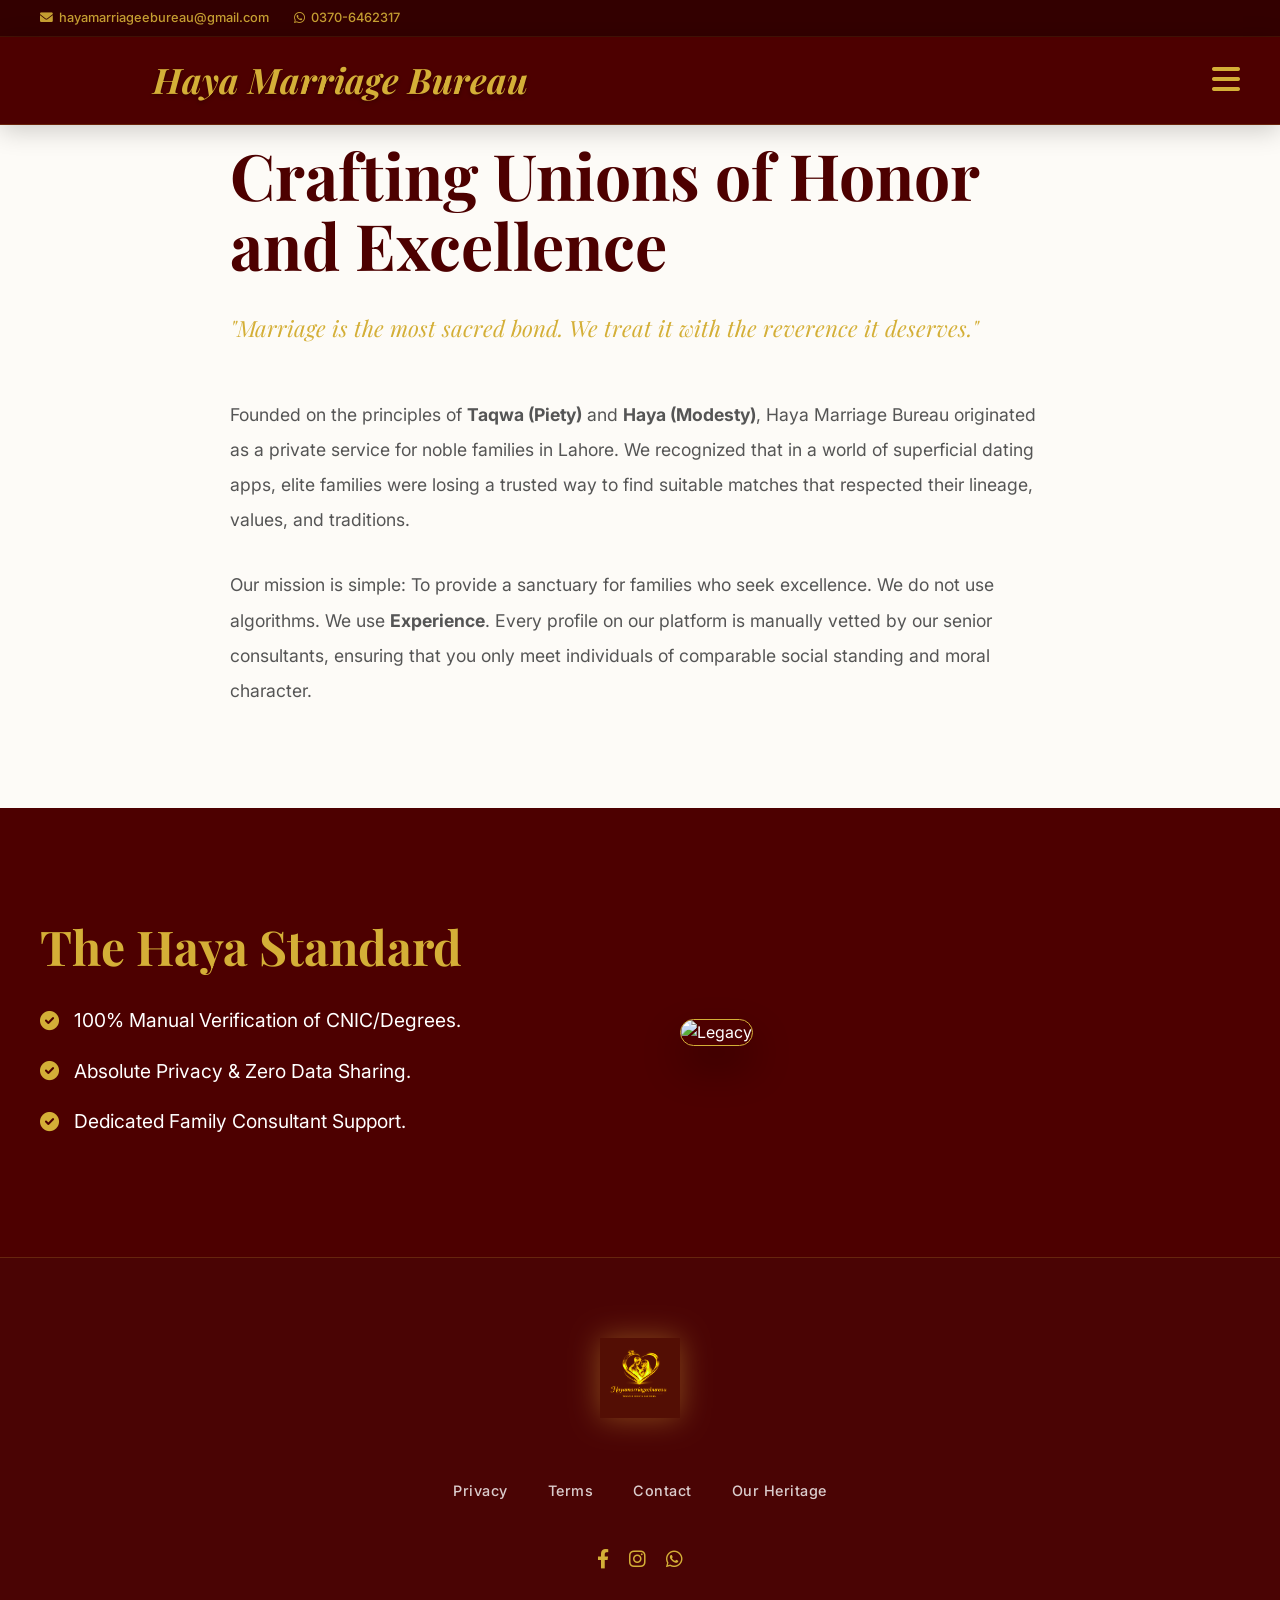
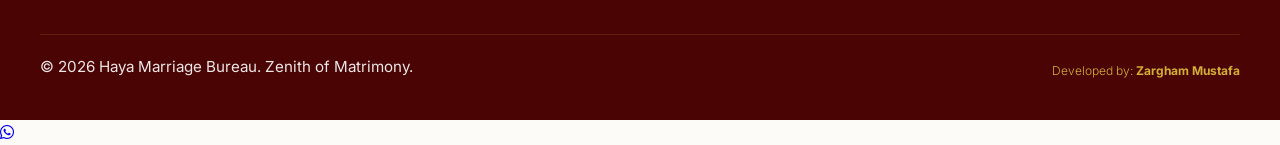
==== commit ec76909a: "Updated business WhatsApp number to 03706462317" ====
--- a/about.html
+++ b/about.html
@@ -1,4 +1,4 @@
-﻿<!DOCTYPE html>
+<!DOCTYPE html>
 <html lang="en">
 <head>
     <meta charset="UTF-8">
@@ -13,7 +13,7 @@
         <div class="top-bar">
             <div class="container">
                 <a href="mailto:hayamarriageebureau@gmail.com"><i class="fas fa-envelope"></i> hayamarriageebureau@gmail.com</a>
-                <a href="https://wa.me/923134089228"><i class="fab fa-whatsapp"></i> 0313-4089228</a>
+                <a href="https://wa.me/923706462317"><i class="fab fa-whatsapp"></i> 0370-6462317</a>
             </div>
         </div>
 
@@ -107,7 +107,7 @@
                 <div class="footer-socials">
                     <a href="https://web.facebook.com/profile.php?id=61583555798844" target="_blank"><i class="fab fa-facebook-f"></i></a>
                     <a href="https://www.instagram.com/hayamarriageebureau?igsh=eXlzOGR5bGh1YTY3" target="_blank"><i class="fab fa-instagram"></i></a>
-                    <a href="https://wa.me/923134089228" target="_blank"><i class="fab fa-whatsapp"></i></a>
+                    <a href="https://wa.me/923706462317" target="_blank"><i class="fab fa-whatsapp"></i></a>
                 </div>
             </div>
 
@@ -122,7 +122,7 @@
         </div>
     </footer>
 
-    <a href="https://wa.me/923134089228" class="whatsapp-float" target="_blank">
+    <a href="https://wa.me/923706462317" class="whatsapp-float" target="_blank">
         <i class="fab fa-whatsapp"></i>
     </a>
 
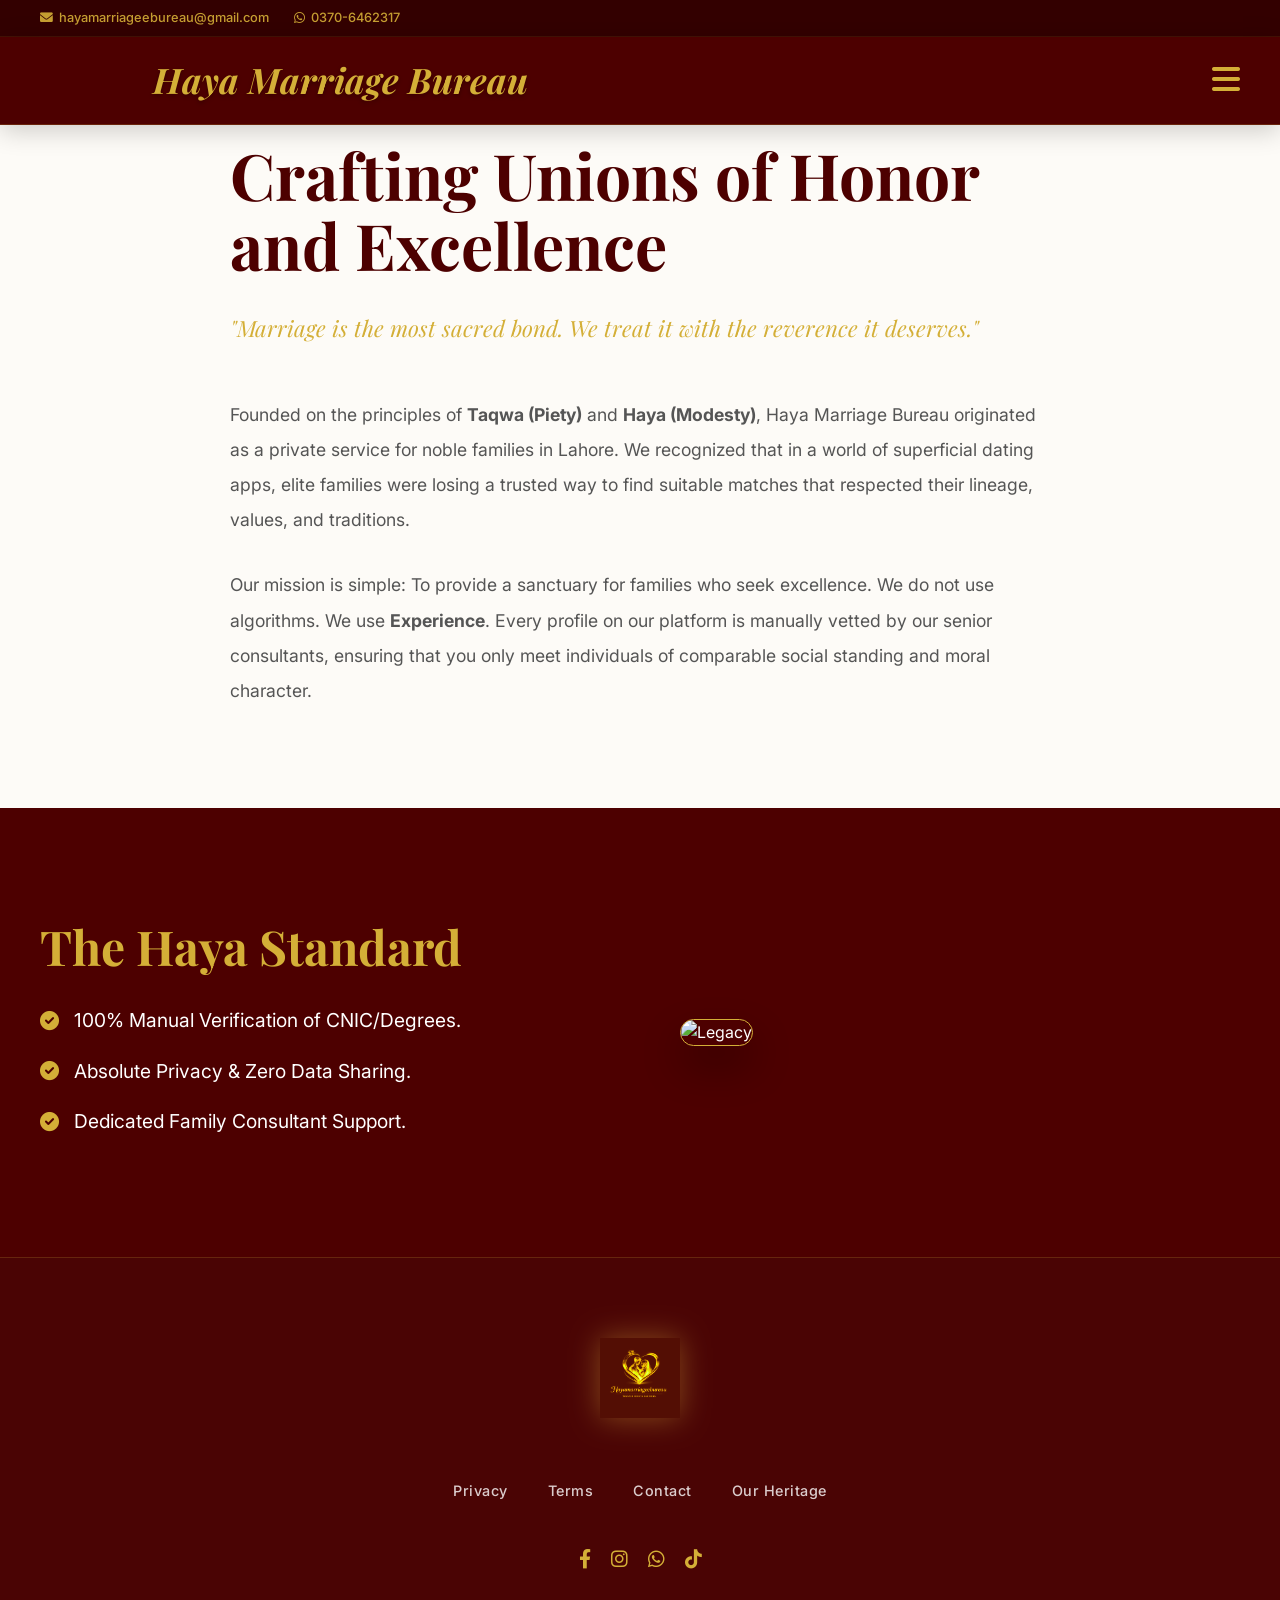
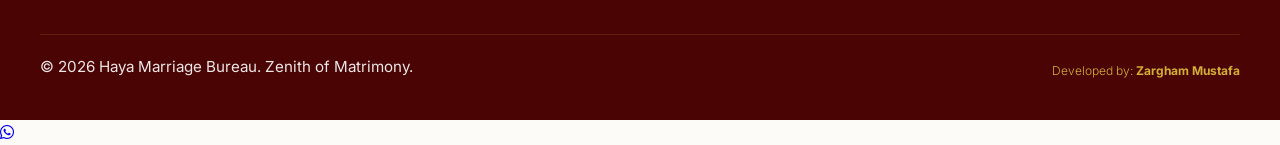
==== commit 1efd1852: "feat: add official tiktok link to social media sections" ====
--- a/about.html
+++ b/about.html
@@ -1,4 +1,4 @@
-<!DOCTYPE html>
+﻿<!DOCTYPE html>
 <html lang="en">
 <head>
     <meta charset="UTF-8">
@@ -40,10 +40,11 @@
         <div class="mobile-nav-links">
             <a href="index.html">Home</a>
             <a href="profiles.html">Profiles</a>
+            <a href="register.html">Register Now</a>
             <a href="about.html">Our Story</a>
             <a href="packages.html">Membership</a>
             <a href="contact.html">Contact</a>
-            <a href="register.html" class="btn-join-elite btn-mobile-join">Join the Elite</a>
+            <a href="register.html" class="btn-join-elite btn-mobile-join">Add Profile</a>
         </div>
         <div class="mobile-nav-signature">
             Developed by: <a href="https://wa.me/923079661669" target="_blank">Zargham Mustafa</a>
@@ -106,8 +107,9 @@
 
                 <div class="footer-socials">
                     <a href="https://web.facebook.com/profile.php?id=61583555798844" target="_blank"><i class="fab fa-facebook-f"></i></a>
-                    <a href="https://www.instagram.com/hayamarriageebureau?igsh=eXlzOGR5bGh1YTY3" target="_blank"><i class="fab fa-instagram"></i></a>
+                    <a href="https://www.instagram.com/hayamarriageebureau2026/" target="_blank" rel="noopener noreferrer"><i class="fab fa-instagram"></i></a>
                     <a href="https://wa.me/923706462317" target="_blank"><i class="fab fa-whatsapp"></i></a>
+                    <a href="https://www.tiktok.com/@hayamarriageburea" target="_blank" rel="noopener noreferrer"><i class="fab fa-tiktok"></i></a>
                 </div>
             </div>
 
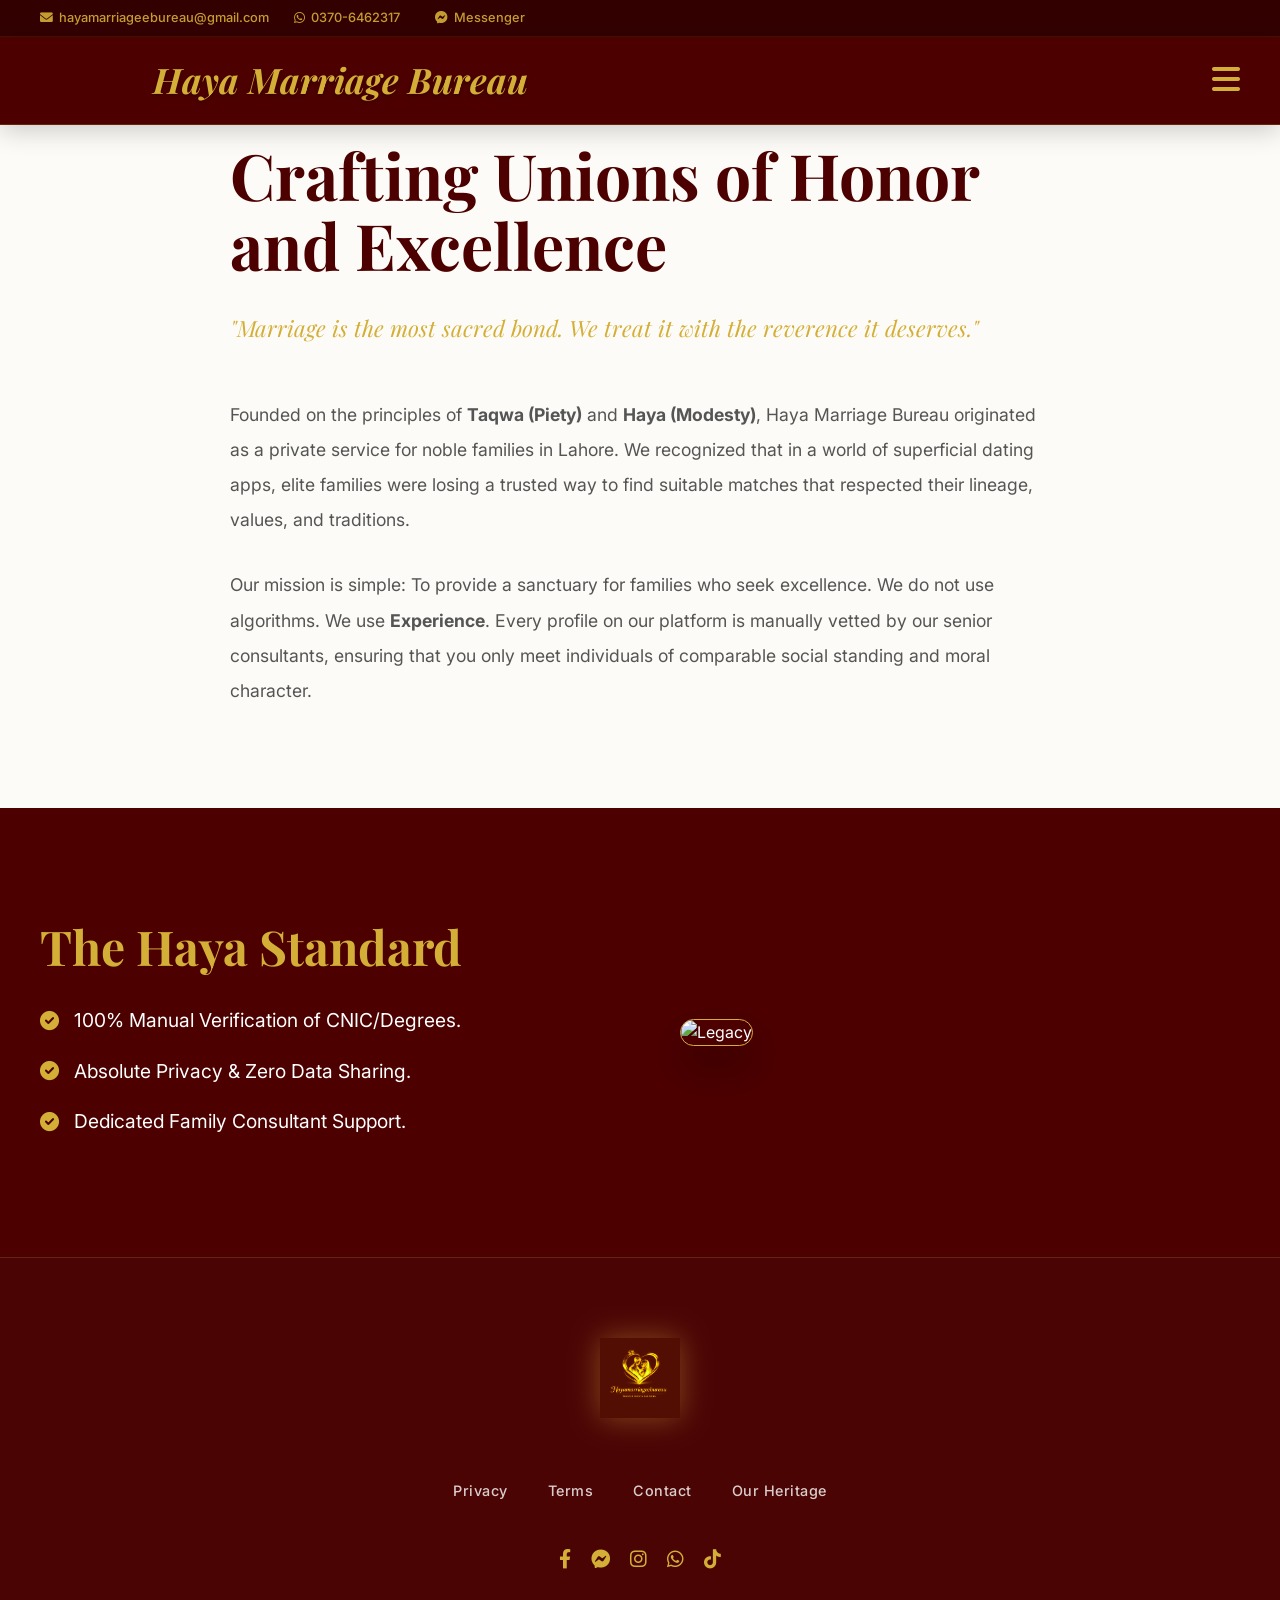
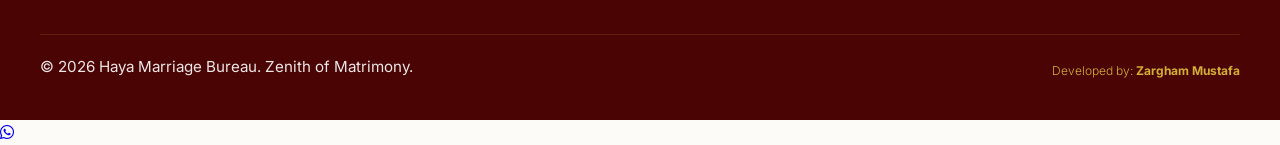
==== commit 05da22e1: "feat: add Facebook Messenger connectivity to header and footer" ====
--- a/about.html
+++ b/about.html
@@ -14,6 +14,7 @@
             <div class="container">
                 <a href="mailto:hayamarriageebureau@gmail.com"><i class="fas fa-envelope"></i> hayamarriageebureau@gmail.com</a>
                 <a href="https://wa.me/923706462317"><i class="fab fa-whatsapp"></i> 0370-6462317</a>
+                <a href="https://m.me/61583555798844" target="_blank" style="margin-left: 10px; color: var(--accent);"><i class="fab fa-facebook-messenger"></i> Messenger</a>
             </div>
         </div>
 
@@ -107,6 +108,7 @@
 
                 <div class="footer-socials">
                     <a href="https://web.facebook.com/profile.php?id=61583555798844" target="_blank"><i class="fab fa-facebook-f"></i></a>
+                    <a href="https://m.me/61583555798844" target="_blank"><i class="fab fa-facebook-messenger"></i></a>
                     <a href="https://www.instagram.com/hayamarriageebureau2026/" target="_blank" rel="noopener noreferrer"><i class="fab fa-instagram"></i></a>
                     <a href="https://wa.me/923706462317" target="_blank"><i class="fab fa-whatsapp"></i></a>
                     <a href="https://www.tiktok.com/@hayamarriageburea" target="_blank" rel="noopener noreferrer"><i class="fab fa-tiktok"></i></a>
@@ -132,3 +134,5 @@
 </body>
 </html>
 
+
+
